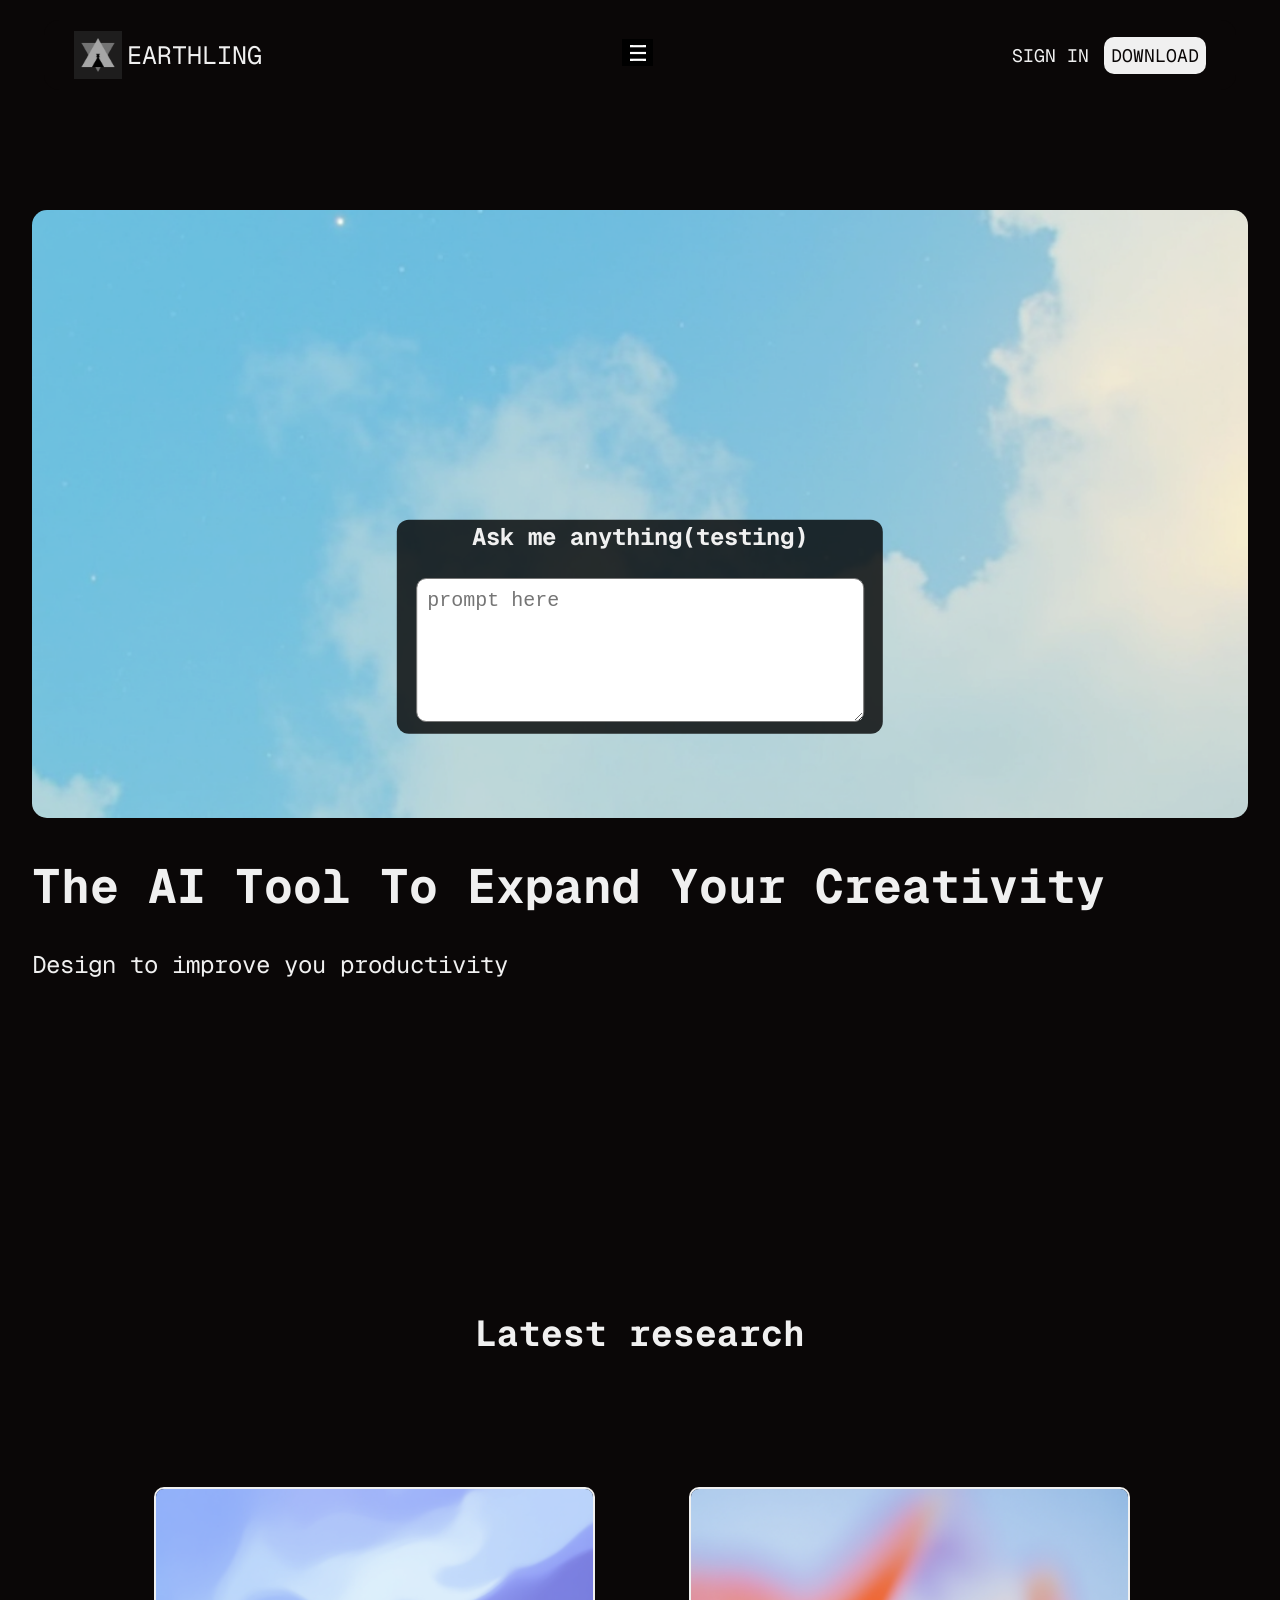
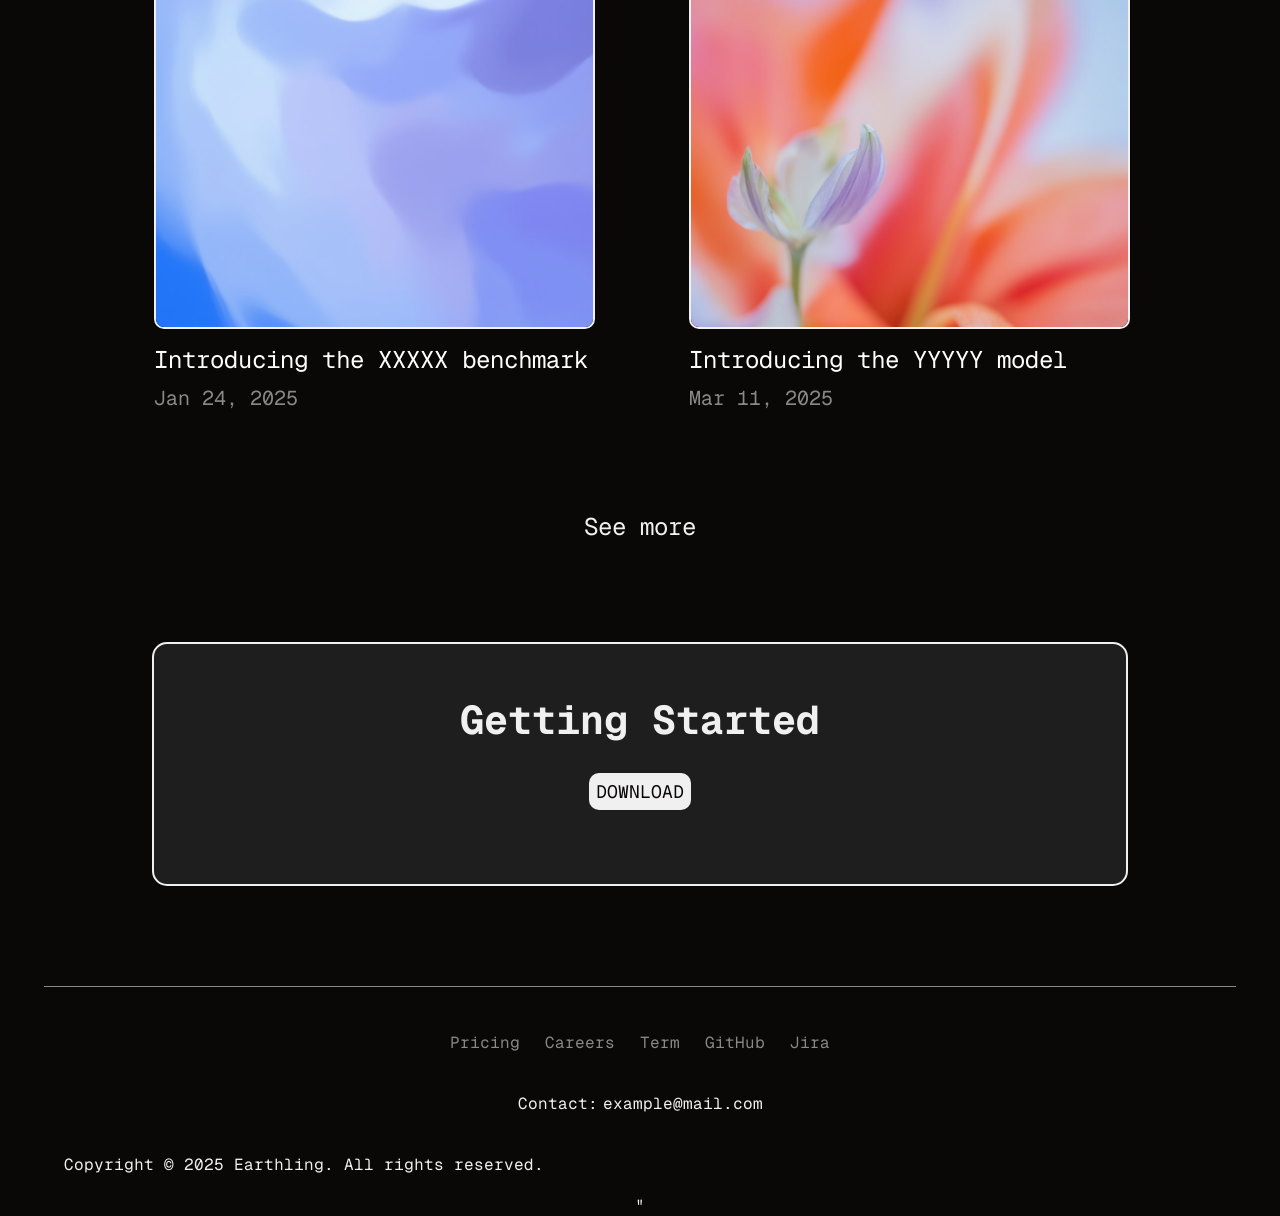
==== project1/index.html @ 9ad13f77 "Remove unnecessary files" ====
<!DOCTYPE html>
<html lang="en">
<head>
    <meta charset="UTF-8">
    <meta name="viewport" content="width=device-width, initial-scale=1.0">
    <link rel="stylesheet" href="../styles/styles.css">
    <link href="https://fonts.googleapis.com/css2?family=Geist+Mono&display=swap" rel="stylesheet">
    <title>Document</title>
</head>
<body>
    <nav class="nav">
        <div class="menu">
            <img id="earthling-icon" src="/images/earthling icon.png" alt="Earthling Icon">
            <a href="index.html" class="text-wrapper">EARTHLING</a>
        </div>
        <div class="mid-selections">
            <a href="about.html" class="about-us">ABOUT US</a>
            <a href="#" class="features">FEATURES</a>
            <a href="#" class="enterprise">ENTERPRISE</a>
            <a href="jobs.html" class="careers">CAREERS</a>
            <a href="#" class="pricing">PRICING</a>
        </div>
        <div class="hidden-menu">
            <img src="../images/dropdownbutton.png" alt="drop down button">
        </div>
        <div class="left-selections">
            <div class="signin-button">SIGN IN</div>
            <div class="download-button">DOWNLOAD</div>
        </div>
    </nav>
    <main class="main">
        <div class="top-part">
            <div class="top-image-wrapper">
                <img id="top-image" src="../images/bluesky.png" alt="sky image">
                <div class="prompt-overlay"></div>
                <textarea class="prompt-input" placeholder="prompt here"></textarea>
                <h2 class="prompt-text">Ask me anything(testing)</h2>
            </div>
            <div class="product-purpose">
                <h1>The AI Tool To Expand Your Creativity</h1>
                <p>Design to improve you productivity</p>
            </div>
        </div>
        <div class="mid-part">
            <div class="research">
                <h2>Latest research</h2>
            </div>
            <div class="news">
                <div class="left-news">
                    <img id="research-right" src="../images/bluepallete.png" alt="Left News Image">
                    <div class="image-label">Introducing the XXXXX benchmark</div>
                    <div class="image-date">Jan 24, 2025</div>
                </div>
                <div class="right-news">
                    <img id="research-left" src="../images/flower.png" alt="Right News Image">
                    <div class="image-label">Introducing the YYYYY model</div>
                    <div class="image-date">Mar 11, 2025</div>
                </div>
            </div>
            <div class="see-more">See more</div>
        </div>
        <div class="bottom-part">
            <h1 class="getting-started">Getting Started</h1>
            <div class="download-button">DOWNLOAD</div>
        </div>
    </main>
    <footer class="footer">
        <div class="links">
            <a href="#" class="pricing">Pricing</a>
            <a href="#" class="careers">Careers</a>
            <a href="#" class="term">Term</a>
            <a href="#" class="github">GitHub</a>
            <a href="#" class="jira">Jira</a> <!--add jira link here-->
        </div>
        <div class="contact-box">
            <div class="contact">Contact:</div>
            <a class="email" href="example@mail.com">example@mail.com</a>
        </div>
        <div class="copyright">Copyright © 2025 Earthling. All rights reserved.</div>
    </footer>"
</body>
</html>
---- styles/styles.css ----
@media (max-width: 1300px) {
    .mid-selections {
        display: none !important; /* Force hide mid and left sections */
    }
    .nav .hidden-menu {
        display: block !important;
        color: #F0F0F0;
        cursor: pointer;
    }
}

body {
    display: flex;
    justify-content: center;
    background-color: #0A0707;
    color: #F0F0F0;
    font-family: 'Geist Mono', sans-serif; /* Use Geist Mono font for the entire body */
    margin: 0;
    flex-direction: column;
    align-items: center;
}

/* NAV */
.nav {
    position: sticky;
    top: 20px;
    z-index: 1000;
    margin-top: 20px;
    display: flex;
    flex-direction: row;
    height: 70px;
    width: 90%;
    align-items: center;
    justify-content: space-between;
    background-color: #0A0707;
    border-radius: 15px;
    padding: 0 20px; 
}

.nav .menu {
    display: flex;
    align-items: center;
    padding-left: 10px;
}
.nav .menu .text-wrapper {
    padding-left: 5px;
    color: #F0F0F0;
    font-size: 25px;
    text-decoration: none;
}
#earthling-icon {
    width: 48px;
    height: 48px;
}

.nav .mid-selections {
    display: flex;
    flex-wrap: wrap; /* Allow wrapping of child elements */
    justify-content: space-between;
    font-size: 18px;
    gap: 20px; /* Adds a 20px gap between child elements */
}
.nav .mid-selections * {
    padding: 5px;
}
.nav .mid-selections .about-us,
.nav .mid-selections .features,
.nav .mid-selections .enterprise,
.nav .mid-selections .careers,
.nav .mid-selections .pricing {
    text-decoration: none;
    color: #F0F0F0;
}
.nav .mid-selections .about-us:hover,
.nav .mid-selections .features:hover,
.nav .mid-selections .enterprise:hover,
.nav .mid-selections .careers:hover,
.nav .mid-selections .pricing:hover {
    text-decoration: none;
    color: #888888;
}

.nav .hidden-menu {
    display: none;
}

.left-selections {
    display: flex;
    align-items: center;
    padding-right: 10px;
    gap: 15px;
}
.left-selections .signin-button {
    color: #F0F0F0;
    font-size: 18px;
    cursor: pointer;
}
.left-selections .signin-button:hover {
    color: plum;
}
.download-button {
    font-size: 18px;
    cursor: pointer;
    background-color: #F0F0F0;
    padding: 7px;
    border-radius: 10px;
    color: #0A0707;
}
.download-button:hover {
    background-color: orange;
    color: #F0F0F0;
}

/* MAIN */
.main {
    margin-top: 120px;
    width: 95%;
    align-items: center;
    justify-content: center;
}

.main .top-part {
    position: relative; /* Establish a positioning context for absolute children */
}

.main .top-part .top-image-wrapper {
    width: 100%;
    aspect-ratio: 2 / 1;
    position: relative; /* Ensure the wrapper is positioned relative */
}
#top-image {
    width: 100%;
    height: auto;
    aspect-ratio: 2 / 1;
    object-fit: cover;
    border-radius: 15px;
}
.main .top-part .top-image-wrapper .prompt-overlay {
    width: 40%;
    height: 35%;
    background-color: rgba(0, 0, 0, 0.8);
    position: absolute;
    top: 68%;
    left: 50%;
    transform: translate(-50%, -50%); /* Center both horizontally and vertically */
    color: #F0F0F0;
    border-radius: 12px;
}
.main .top-part .top-image-wrapper .prompt-input {
    width: 35%;
    height: 20%;
    background-color: white;
    position: absolute;
    top: 60%;
    left: 50%;
    transform: translateX(-50%);
    color: black;
    border-radius: 10px;
    padding: 10px;
    font-size: 20px;
}
.main .top-part .top-image-wrapper .prompt-text {
    width: 38%;
    height: auto;
    position: absolute;
    top: 50%;
    left: 50%;
    transform: translate(-50%, -50%); /* Center both horizontally and vertically */
    color: #F0F0F0;
    display: flex; /* Use Flexbox to center content inside */
    justify-content: center; /* Center content horizontally */
    font-size: 24px;
}
.main .top-part .product-purpose {
    color: #F0F0F0;
    font-size: 24px;
    margin-bottom: 300px;
}

.main .mid-part {
    display: flex;
    flex-direction: column;
    align-items: center;
    justify-content: center;
    width: 80%; /* Define a width for centering */
    margin: 0 auto; /* Center horizontally */
}

.main .mid-part .research {
    color: #F0F0F0;
    font-size: 24px;
    padding-bottom: 100px;
    text-align: center; /* Center the text */
}

.news {
    width: 100%; /* Ensure the news container fills the mid-part */
    margin: 0 auto; /* Center horizontally */
}

.news .left-news {
    width: 45%; /* Adjust width to fit side by side */
    float: left; /* Float elements to the left */
}
.news .right-news {
    width: 45%; /* Adjust width to fit side by side */
    float: right; /* Float elements to the left */
}

#research-left, #research-right {
    width: 100%; /* Ensure images fill their containers */
    height: auto; /* Maintain aspect ratio */
    border-radius: 10px; /* Optional: Add rounded corners */
    border: 2px solid #F0F0F0;
}

.image-label {
    text-align: left; /* Align the label text to the left */
    margin-top: 10px; /* Add space between the image and the label */
    font-size: 24px; /* Adjust font size as needed */
    color: #FFFFFF; /* Set text color */
    cursor: pointer;
}

.image-date {
    text-align: left; /* Align the date text to the left */
    margin-top: 10px; /* Add space between the image and the date */
    font-size: 20px; /* Adjust font size as needed */
    color: #888888; /* Set text color */
}

.see-more {
    margin: 100px auto; /* Center horizontally and add vertical spacing */
    text-align: center; /* Center the button text */
    font-size: 24px; /* Adjust font size as needed */
    color: #F0F0F0; /* Set text color */
    cursor: pointer;
}
.see-more:hover {
    color: lightblue; /* Set text color */
}

.main .bottom-part {
    height: 50px;
    width: 80%;
    display: flex;
    flex-direction: column;
    align-items: center;
    justify-content: center;
    padding-top: 70px;
    padding-bottom: 120px;
    background-color: #1E1E1E;
    color: #F0F0F0;
    border-radius: 15px;
    font-size: 20px;
    margin: 0 auto 100px auto;
    border: 2px solid #F0F0F0;
}

/* FOOTER */
.footer {
    width: 90%;
    background-color: #0A0707;
    color: #F0F0F0;
    padding: 20px;
    border-top: 1px solid #888888;
}

.footer .links {
    width: 30%;
    display: flex;
    gap: 25px; /* Add a 20px gap between child elements */
    margin: 25px auto; /* Center child elements horizontally */
    justify-content: center; /* Center child elements horizontally */
}

.footer .links .pricing,
.footer .links .careers,
.footer .links .term,
.footer .links .github,
.footer .links .jira {
    color: #888888;
    text-decoration: none;
    cursor: pointer;
}
.footer .links .pricing:hover,
.footer .links .careers:hover,
.footer .links .term:hover,
.footer .links .github:hover,
.footer .links .jira:hover {
    color: #FFFFFF;
    text-decoration: none;
    cursor: pointer;
}

.footer .contact-box {
    width: auto;
    display: flex;
    flex-direction: row;
    gap: 5px; /* Add a 20px gap between child elements */
    margin: 40px auto; /* Center child elements horizontally */
    justify-content: center;
}

.footer .contact-box .contact {
    margin: 0;
    color: #F0F0F0;
}
.footer .contact-box .email {
    margin: 0;
    text-decoration: none;
    color: #F0F0F0;
}
.footer .contact-box .email:hover {
    margin: 0;
    text-decoration: none;
    color: pink;
}
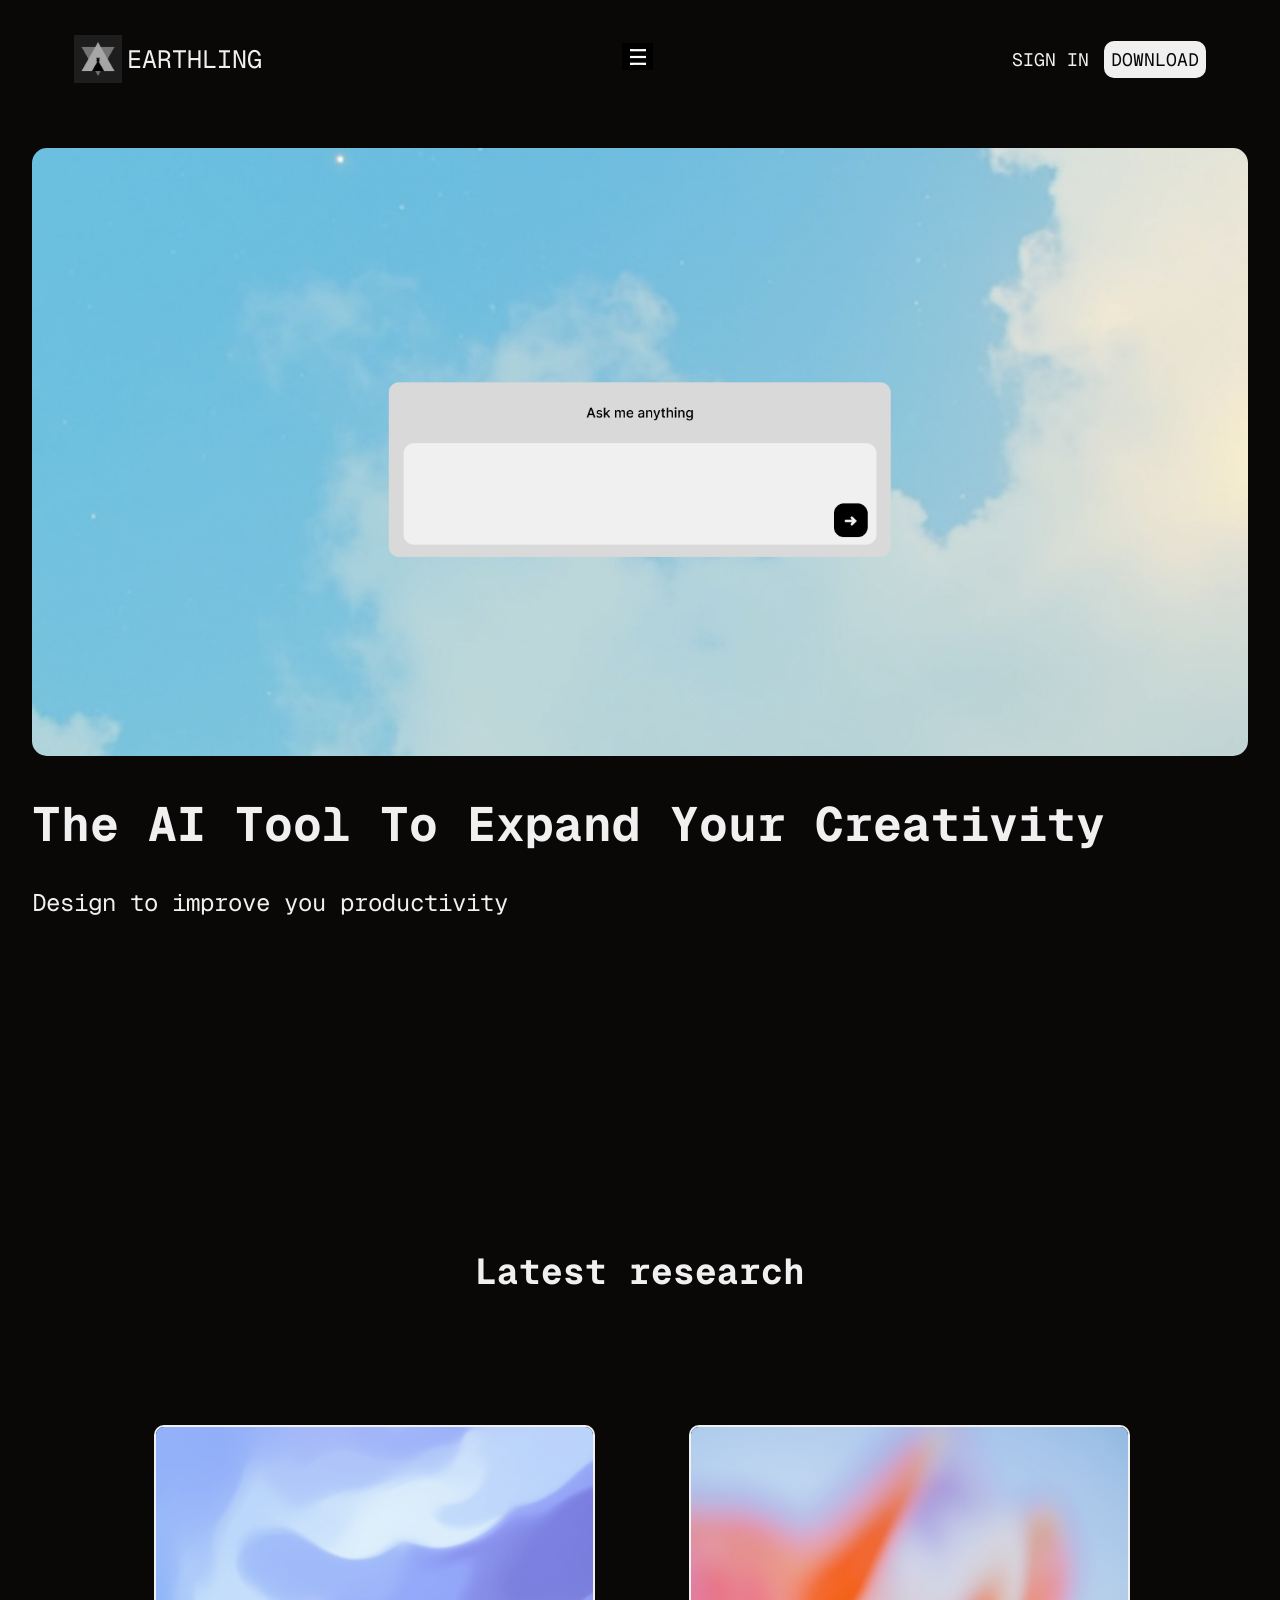
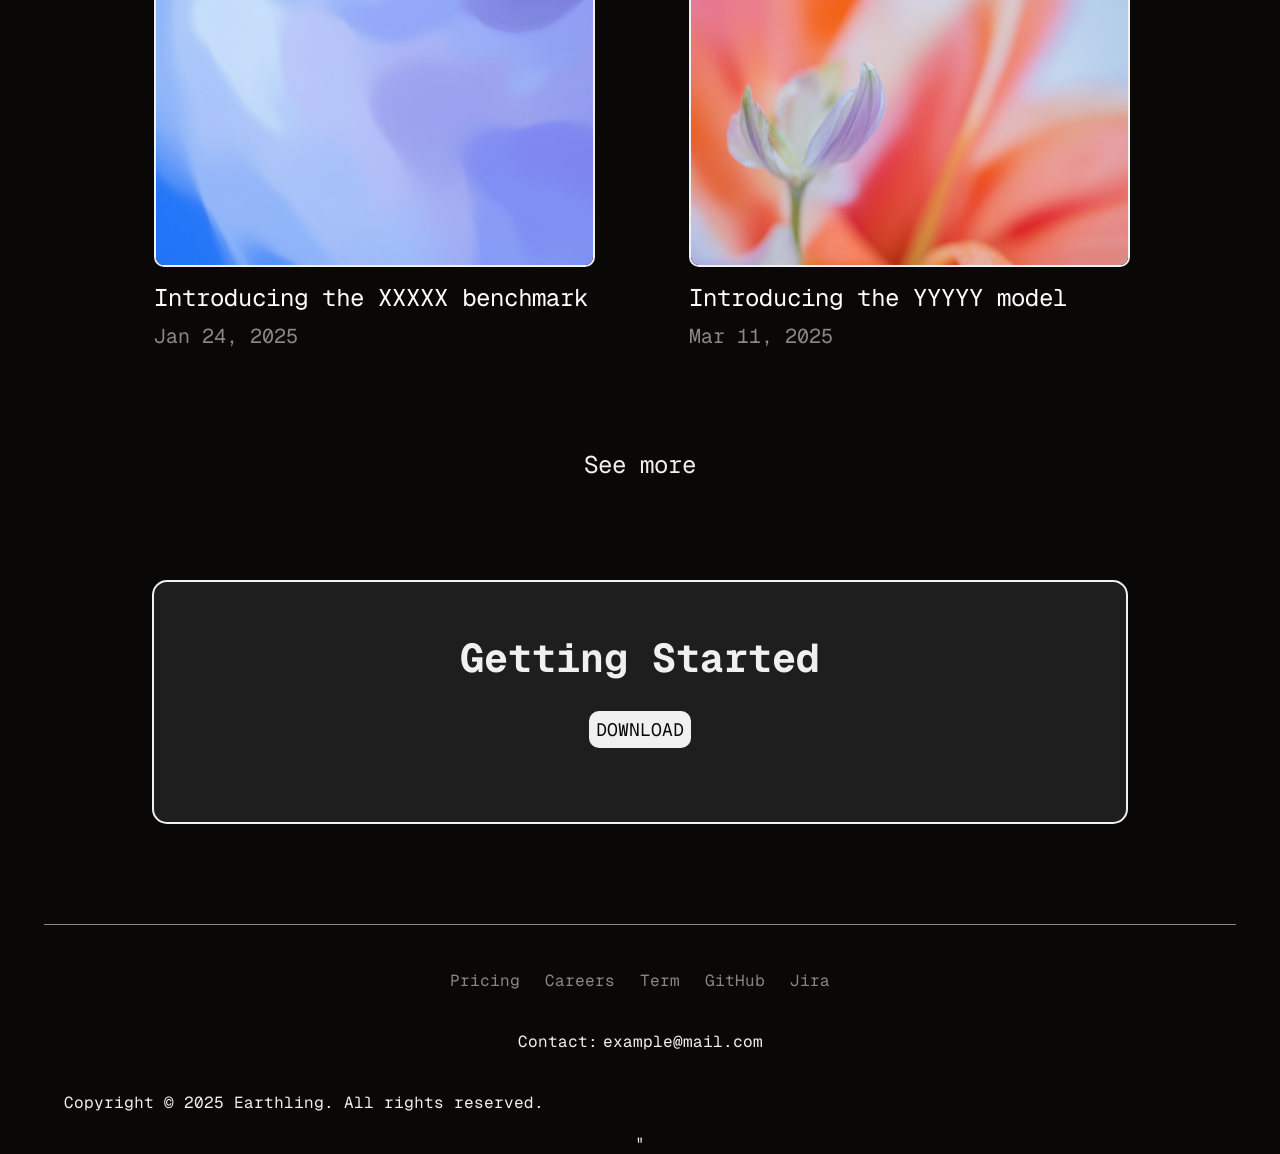
==== commit 946bea0a: "Attempt 2" ====
--- a/project1/index.html
+++ b/project1/index.html
@@ -1,82 +1,93 @@
-<!DOCTYPE html>
-<html lang="en">
-<head>
-    <meta charset="UTF-8">
-    <meta name="viewport" content="width=device-width, initial-scale=1.0">
-    <link rel="stylesheet" href="../styles/styles.css">
-    <link href="https://fonts.googleapis.com/css2?family=Geist+Mono&display=swap" rel="stylesheet">
-    <title>Document</title>
-</head>
-<body>
-    <nav class="nav">
-        <div class="menu">
-            <img id="earthling-icon" src="/images/earthling icon.png" alt="Earthling Icon">
-            <a href="index.html" class="text-wrapper">EARTHLING</a>
-        </div>
-        <div class="mid-selections">
-            <a href="about.html" class="about-us">ABOUT US</a>
-            <a href="#" class="features">FEATURES</a>
-            <a href="#" class="enterprise">ENTERPRISE</a>
-            <a href="jobs.html" class="careers">CAREERS</a>
-            <a href="#" class="pricing">PRICING</a>
-        </div>
-        <div class="hidden-menu">
-            <img src="../images/dropdownbutton.png" alt="drop down button">
-        </div>
-        <div class="left-selections">
-            <div class="signin-button">SIGN IN</div>
-            <div class="download-button">DOWNLOAD</div>
-        </div>
-    </nav>
-    <main class="main">
-        <div class="top-part">
-            <div class="top-image-wrapper">
-                <img id="top-image" src="../images/bluesky.png" alt="sky image">
-                <div class="prompt-overlay"></div>
-                <textarea class="prompt-input" placeholder="prompt here"></textarea>
-                <h2 class="prompt-text">Ask me anything(testing)</h2>
-            </div>
-            <div class="product-purpose">
-                <h1>The AI Tool To Expand Your Creativity</h1>
-                <p>Design to improve you productivity</p>
-            </div>
-        </div>
-        <div class="mid-part">
-            <div class="research">
-                <h2>Latest research</h2>
-            </div>
-            <div class="news">
-                <div class="left-news">
-                    <img id="research-right" src="../images/bluepallete.png" alt="Left News Image">
-                    <div class="image-label">Introducing the XXXXX benchmark</div>
-                    <div class="image-date">Jan 24, 2025</div>
-                </div>
-                <div class="right-news">
-                    <img id="research-left" src="../images/flower.png" alt="Right News Image">
-                    <div class="image-label">Introducing the YYYYY model</div>
-                    <div class="image-date">Mar 11, 2025</div>
-                </div>
-            </div>
-            <div class="see-more">See more</div>
-        </div>
-        <div class="bottom-part">
-            <h1 class="getting-started">Getting Started</h1>
-            <div class="download-button">DOWNLOAD</div>
-        </div>
-    </main>
-    <footer class="footer">
-        <div class="links">
-            <a href="#" class="pricing">Pricing</a>
-            <a href="#" class="careers">Careers</a>
-            <a href="#" class="term">Term</a>
-            <a href="#" class="github">GitHub</a>
-            <a href="#" class="jira">Jira</a> <!--add jira link here-->
-        </div>
-        <div class="contact-box">
-            <div class="contact">Contact:</div>
-            <a class="email" href="example@mail.com">example@mail.com</a>
-        </div>
-        <div class="copyright">Copyright © 2025 Earthling. All rights reserved.</div>
-    </footer>"
-</body>
+<!DOCTYPE html>
+<html lang="en">
+<head>
+    <meta charset="UTF-8">
+    <meta name="viewport" content="width=device-width, initial-scale=1.0">
+    <link rel="stylesheet" href="../styles/styles.css">
+    <link href="https://fonts.googleapis.com/css2?family=Geist+Mono&display=swap" rel="stylesheet">
+    <title>Document</title>
+</head>
+<body>
+    <nav class="nav">
+        <div class="menu">
+            <img id="earthling-icon" src="../images/earthling icon.png" alt="Earthling Icon">
+            <a href="index.html" class="text-wrapper">EARTHLING</a>
+        </div>
+        <div class="mid-selections">
+            <a href="about.html" class="about-us">ABOUT US</a>
+            <a href="#" class="features">FEATURES</a>
+            <a href="#" class="enterprise">ENTERPRISE</a>
+            <a href="jobs.html" class="careers">CAREERS</a>
+            <a href="#" class="pricing">PRICING</a>
+        </div>
+        <div class="hidden-menu">
+            <img src="../images/dropdownbutton.png" alt="drop down button">
+        </div>
+        <div class="left-selections">
+            <div class="signin-button">SIGN IN</div>
+            <div class="download-button">DOWNLOAD</div>
+        </div>
+    </nav>
+    <main class="main">
+        <div class="top-part">
+            <div class="top-image-wrapper">
+                <img id="top-image" src="../images/topportion.png" alt="sky image">
+            </div>
+            <div class="product-purpose">
+                <h1>The AI Tool To Expand Your Creativity</h1>
+                <p>Design to improve you productivity</p>
+            </div>
+        </div>
+        <div class="overview">
+            <div class="first-functiton">
+            
+            </div>
+            <div class="second-functiton">
+
+            </div>
+            <div class="third-functiton">
+
+            </div>
+            <div class="fourth-functiton">
+
+            </div>
+        </div>
+        <div class="mid-part">
+            <div class="research">
+                <h2>Latest research</h2>
+            </div>
+            <div class="news">
+                <div class="left-news">
+                    <img id="research-right" src="../images/bluepallete.png" alt="Left News Image">
+                    <div class="image-label">Introducing the XXXXX benchmark</div>
+                    <div class="image-date">Jan 24, 2025</div>
+                </div>
+                <div class="right-news">
+                    <img id="research-left" src="../images/flower.png" alt="Right News Image">
+                    <div class="image-label">Introducing the YYYYY model</div>
+                    <div class="image-date">Mar 11, 2025</div>
+                </div>
+            </div>
+            <div class="see-more">See more</div>
+        </div>
+        <div class="bottom-part">
+            <h1 class="getting-started">Getting Started</h1>
+            <div class="download-button">DOWNLOAD</div>
+        </div>
+    </main>
+    <footer class="footer">
+        <div class="links">
+            <a href="#" class="pricing">Pricing</a>
+            <a href="jobs.html" class="careers">Careers</a>
+            <a href="#" class="term">Term</a>
+            <a href="#" class="github">GitHub</a>
+            <a href="#" class="jira">Jira</a> <!--add jira link here-->
+        </div>
+        <div class="contact-box">
+            <div class="contact">Contact:</div>
+            <a class="email" href="example@mail.com">example@mail.com</a>
+        </div>
+        <div class="copyright">Copyright © 2025 Earthling. All rights reserved.</div>
+    </footer>"
+</body>
 </html>
--- a/styles/styles.css
+++ b/styles/styles.css
@@ -1,318 +1,292 @@
-@media (max-width: 1300px) {
-    .mid-selections {
-        display: none !important; /* Force hide mid and left sections */
-    }
-    .nav .hidden-menu {
-        display: block !important;
-        color: #F0F0F0;
-        cursor: pointer;
-    }
-}
-
-body {
-    display: flex;
-    justify-content: center;
-    background-color: #0A0707;
-    color: #F0F0F0;
-    font-family: 'Geist Mono', sans-serif; /* Use Geist Mono font for the entire body */
-    margin: 0;
-    flex-direction: column;
-    align-items: center;
-}
-
-/* NAV */
-.nav {
-    position: sticky;
-    top: 20px;
-    z-index: 1000;
-    margin-top: 20px;
-    display: flex;
-    flex-direction: row;
-    height: 70px;
-    width: 90%;
-    align-items: center;
-    justify-content: space-between;
-    background-color: #0A0707;
-    border-radius: 15px;
-    padding: 0 20px; 
-}
-
-.nav .menu {
-    display: flex;
-    align-items: center;
-    padding-left: 10px;
-}
-.nav .menu .text-wrapper {
-    padding-left: 5px;
-    color: #F0F0F0;
-    font-size: 25px;
-    text-decoration: none;
-}
-#earthling-icon {
-    width: 48px;
-    height: 48px;
-}
-
-.nav .mid-selections {
-    display: flex;
-    flex-wrap: wrap; /* Allow wrapping of child elements */
-    justify-content: space-between;
-    font-size: 18px;
-    gap: 20px; /* Adds a 20px gap between child elements */
-}
-.nav .mid-selections * {
-    padding: 5px;
-}
-.nav .mid-selections .about-us,
-.nav .mid-selections .features,
-.nav .mid-selections .enterprise,
-.nav .mid-selections .careers,
-.nav .mid-selections .pricing {
-    text-decoration: none;
-    color: #F0F0F0;
-}
-.nav .mid-selections .about-us:hover,
-.nav .mid-selections .features:hover,
-.nav .mid-selections .enterprise:hover,
-.nav .mid-selections .careers:hover,
-.nav .mid-selections .pricing:hover {
-    text-decoration: none;
-    color: #888888;
-}
-
-.nav .hidden-menu {
-    display: none;
-}
-
-.left-selections {
-    display: flex;
-    align-items: center;
-    padding-right: 10px;
-    gap: 15px;
-}
-.left-selections .signin-button {
-    color: #F0F0F0;
-    font-size: 18px;
-    cursor: pointer;
-}
-.left-selections .signin-button:hover {
-    color: plum;
-}
-.download-button {
-    font-size: 18px;
-    cursor: pointer;
-    background-color: #F0F0F0;
-    padding: 7px;
-    border-radius: 10px;
-    color: #0A0707;
-}
-.download-button:hover {
-    background-color: orange;
-    color: #F0F0F0;
-}
-
-/* MAIN */
-.main {
-    margin-top: 120px;
-    width: 95%;
-    align-items: center;
-    justify-content: center;
-}
-
-.main .top-part {
-    position: relative; /* Establish a positioning context for absolute children */
-}
-
-.main .top-part .top-image-wrapper {
-    width: 100%;
-    aspect-ratio: 2 / 1;
-    position: relative; /* Ensure the wrapper is positioned relative */
-}
-#top-image {
-    width: 100%;
-    height: auto;
-    aspect-ratio: 2 / 1;
-    object-fit: cover;
-    border-radius: 15px;
-}
-.main .top-part .top-image-wrapper .prompt-overlay {
-    width: 40%;
-    height: 35%;
-    background-color: rgba(0, 0, 0, 0.8);
-    position: absolute;
-    top: 68%;
-    left: 50%;
-    transform: translate(-50%, -50%); /* Center both horizontally and vertically */
-    color: #F0F0F0;
-    border-radius: 12px;
-}
-.main .top-part .top-image-wrapper .prompt-input {
-    width: 35%;
-    height: 20%;
-    background-color: white;
-    position: absolute;
-    top: 60%;
-    left: 50%;
-    transform: translateX(-50%);
-    color: black;
-    border-radius: 10px;
-    padding: 10px;
-    font-size: 20px;
-}
-.main .top-part .top-image-wrapper .prompt-text {
-    width: 38%;
-    height: auto;
-    position: absolute;
-    top: 50%;
-    left: 50%;
-    transform: translate(-50%, -50%); /* Center both horizontally and vertically */
-    color: #F0F0F0;
-    display: flex; /* Use Flexbox to center content inside */
-    justify-content: center; /* Center content horizontally */
-    font-size: 24px;
-}
-.main .top-part .product-purpose {
-    color: #F0F0F0;
-    font-size: 24px;
-    margin-bottom: 300px;
-}
-
-.main .mid-part {
-    display: flex;
-    flex-direction: column;
-    align-items: center;
-    justify-content: center;
-    width: 80%; /* Define a width for centering */
-    margin: 0 auto; /* Center horizontally */
-}
-
-.main .mid-part .research {
-    color: #F0F0F0;
-    font-size: 24px;
-    padding-bottom: 100px;
-    text-align: center; /* Center the text */
-}
-
-.news {
-    width: 100%; /* Ensure the news container fills the mid-part */
-    margin: 0 auto; /* Center horizontally */
-}
-
-.news .left-news {
-    width: 45%; /* Adjust width to fit side by side */
-    float: left; /* Float elements to the left */
-}
-.news .right-news {
-    width: 45%; /* Adjust width to fit side by side */
-    float: right; /* Float elements to the left */
-}
-
-#research-left, #research-right {
-    width: 100%; /* Ensure images fill their containers */
-    height: auto; /* Maintain aspect ratio */
-    border-radius: 10px; /* Optional: Add rounded corners */
-    border: 2px solid #F0F0F0;
-}
-
-.image-label {
-    text-align: left; /* Align the label text to the left */
-    margin-top: 10px; /* Add space between the image and the label */
-    font-size: 24px; /* Adjust font size as needed */
-    color: #FFFFFF; /* Set text color */
-    cursor: pointer;
-}
-
-.image-date {
-    text-align: left; /* Align the date text to the left */
-    margin-top: 10px; /* Add space between the image and the date */
-    font-size: 20px; /* Adjust font size as needed */
-    color: #888888; /* Set text color */
-}
-
-.see-more {
-    margin: 100px auto; /* Center horizontally and add vertical spacing */
-    text-align: center; /* Center the button text */
-    font-size: 24px; /* Adjust font size as needed */
-    color: #F0F0F0; /* Set text color */
-    cursor: pointer;
-}
-.see-more:hover {
-    color: lightblue; /* Set text color */
-}
-
-.main .bottom-part {
-    height: 50px;
-    width: 80%;
-    display: flex;
-    flex-direction: column;
-    align-items: center;
-    justify-content: center;
-    padding-top: 70px;
-    padding-bottom: 120px;
-    background-color: #1E1E1E;
-    color: #F0F0F0;
-    border-radius: 15px;
-    font-size: 20px;
-    margin: 0 auto 100px auto;
-    border: 2px solid #F0F0F0;
-}
-
-/* FOOTER */
-.footer {
-    width: 90%;
-    background-color: #0A0707;
-    color: #F0F0F0;
-    padding: 20px;
-    border-top: 1px solid #888888;
-}
-
-.footer .links {
-    width: 30%;
-    display: flex;
-    gap: 25px; /* Add a 20px gap between child elements */
-    margin: 25px auto; /* Center child elements horizontally */
-    justify-content: center; /* Center child elements horizontally */
-}
-
-.footer .links .pricing,
-.footer .links .careers,
-.footer .links .term,
-.footer .links .github,
-.footer .links .jira {
-    color: #888888;
-    text-decoration: none;
-    cursor: pointer;
-}
-.footer .links .pricing:hover,
-.footer .links .careers:hover,
-.footer .links .term:hover,
-.footer .links .github:hover,
-.footer .links .jira:hover {
-    color: #FFFFFF;
-    text-decoration: none;
-    cursor: pointer;
-}
-
-.footer .contact-box {
-    width: auto;
-    display: flex;
-    flex-direction: row;
-    gap: 5px; /* Add a 20px gap between child elements */
-    margin: 40px auto; /* Center child elements horizontally */
-    justify-content: center;
-}
-
-.footer .contact-box .contact {
-    margin: 0;
-    color: #F0F0F0;
-}
-.footer .contact-box .email {
-    margin: 0;
-    text-decoration: none;
-    color: #F0F0F0;
-}
-.footer .contact-box .email:hover {
-    margin: 0;
-    text-decoration: none;
-    color: pink;
+@media (max-width: 1300px) {
+    .mid-selections {
+        display: none !important; /* Force hide mid and left sections */
+    }
+    .nav .hidden-menu {
+        display: block !important;
+        color: #F0F0F0;
+        cursor: pointer;
+    }
+}
+
+body {
+    display: flex;
+    justify-content: center;
+    background-color: #0A0707;
+    color: #F0F0F0;
+    font-family: 'Geist Mono', sans-serif; /* Use Geist Mono font for the entire body */
+    margin: 0;
+    flex-direction: column;
+    align-items: center;
+}
+
+/* NAV */
+.nav {
+    position: sticky;
+    top: 20px;
+    z-index: 1000;
+    margin-top: 20px;
+    display: flex;
+    flex-direction: row;
+    height: 70px;
+    width: 90%;
+    align-items: center;
+    justify-content: space-between;
+    background-color: #0A0707;
+    border-radius: 20px;
+    border: 4px solid #0A0707;
+    padding: 0 20px; 
+    transition: border 0.3s ease-in-out; /* Define the transition for the border property */
+}
+.nav:hover {
+    border: 4px solid #88888880; /* Define the border style on hover */
+}
+.nav .menu {
+    display: flex;
+    align-items: center;
+    padding-left: 10px;
+}
+.nav .menu .text-wrapper {
+    padding-left: 5px;
+    color: #F0F0F0;
+    font-size: 25px;
+    text-decoration: none;
+}
+#earthling-icon {
+    width: 48px;
+    height: 48px;
+}
+
+.nav .mid-selections {
+    display: flex;
+    flex-wrap: wrap; /* Allow wrapping of child elements */
+    justify-content: space-between;
+    font-size: 18px;
+    gap: 20px; /* Adds a 20px gap between child elements */
+}
+.nav .mid-selections * {
+    padding: 5px;
+}
+.nav .mid-selections .about-us,
+.nav .mid-selections .features,
+.nav .mid-selections .enterprise,
+.nav .mid-selections .careers,
+.nav .mid-selections .pricing {
+    text-decoration: none;
+    color: #F0F0F0;
+}
+.nav .mid-selections .about-us:hover,
+.nav .mid-selections .features:hover,
+.nav .mid-selections .enterprise:hover,
+.nav .mid-selections .careers:hover,
+.nav .mid-selections .pricing:hover {
+    text-decoration: none;
+    color: #FFFFFF;
+}
+
+.nav .hidden-menu {
+    display: none;
+}
+
+.left-selections {
+    display: flex;
+    align-items: center;
+    padding-right: 10px;
+    gap: 15px;
+}
+.left-selections .signin-button {
+    color: #F0F0F0;
+    font-size: 18px;
+    cursor: pointer;
+}
+.left-selections .signin-button:hover {
+    color: plum;
+}
+.download-button {
+    font-size: 18px;
+    cursor: pointer;
+    background-color: #F0F0F0;
+    padding: 7px;
+    border-radius: 10px;
+    color: #0A0707;
+}
+.download-button:hover {
+    background-color: orange;
+    color: #F0F0F0;
+}
+
+/* MAIN */
+.main {
+    margin-top: 50px;
+    width: 95%;
+    align-items: center;
+    justify-content: center;
+
+}
+
+.main .top-part {
+    position: relative; /* Establish a positioning context for absolute children */
+}
+
+.main .top-part .top-image-wrapper {
+    width: 100%;
+    aspect-ratio: 2 / 1;
+    position: relative; /* Ensure the wrapper is positioned relative */
+}
+#top-image {
+    width: 100%;
+    height: auto;
+    aspect-ratio: 2 / 1;
+    object-fit: cover;
+    border-radius: 15px;
+}
+.main .top-part .product-purpose {
+    color: #F0F0F0;
+    font-size: 24px;
+    margin-bottom: 300px;
+}
+
+
+.main .overview {
+    
+}
+
+.main .mid-part {
+    display: flex;
+    flex-direction: column;
+    align-items: center;
+    justify-content: center;
+    width: 80%; /* Define a width for centering */
+    margin: 0 auto; /* Center horizontally */
+}
+
+.main .mid-part .research {
+    color: #F0F0F0;
+    font-size: 24px;
+    padding-bottom: 100px;
+    text-align: center; /* Center the text */
+}
+
+.news {
+    width: 100%; /* Ensure the news container fills the mid-part */
+    margin: 0 auto; /* Center horizontally */
+}
+
+.news .left-news {
+    width: 45%; /* Adjust width to fit side by side */
+    float: left; /* Float elements to the left */
+}
+.news .right-news {
+    width: 45%; /* Adjust width to fit side by side */
+    float: right; /* Float elements to the left */
+}
+
+#research-left, #research-right {
+    width: 100%; /* Ensure images fill their containers */
+    height: auto; /* Maintain aspect ratio */
+    border-radius: 10px; /* Optional: Add rounded corners */
+    border: 2px solid #F0F0F0;
+}
+
+.image-label {
+    text-align: left; /* Align the label text to the left */
+    margin-top: 10px; /* Add space between the image and the label */
+    font-size: 24px; /* Adjust font size as needed */
+    color: #FFFFFF; /* Set text color */
+    cursor: pointer;
+}
+
+.image-date {
+    text-align: left; /* Align the date text to the left */
+    margin-top: 10px; /* Add space between the image and the date */
+    font-size: 20px; /* Adjust font size as needed */
+    color: #888888; /* Set text color */
+}
+
+.see-more {
+    margin: 100px auto; /* Center horizontally and add vertical spacing */
+    text-align: center; /* Center the button text */
+    font-size: 24px; /* Adjust font size as needed */
+    color: #F0F0F0; /* Set text color */
+    cursor: pointer;
+}
+.see-more:hover {
+    color: lightblue; /* Set text color */
+}
+
+.main .bottom-part {
+    height: 50px;
+    width: 80%;
+    display: flex;
+    flex-direction: column;
+    align-items: center;
+    justify-content: center;
+    padding-top: 70px;
+    padding-bottom: 120px;
+    background-color: #1E1E1E;
+    color: #F0F0F0;
+    border-radius: 15px;
+    font-size: 20px;
+    margin: 0 auto 100px auto;
+    border: 2px solid #F0F0F0;
+}
+
+/* FOOTER */
+.footer {
+    width: 90%;
+    background-color: #0A0707;
+    color: #F0F0F0;
+    padding: 20px;
+    border-top: 1px solid #888888;
+}
+
+.footer .links {
+    width: 30%;
+    display: flex;
+    gap: 25px; /* Add a 20px gap between child elements */
+    margin: 25px auto; /* Center child elements horizontally */
+    justify-content: center; /* Center child elements horizontally */
+}
+
+.footer .links .pricing,
+.footer .links .careers,
+.footer .links .term,
+.footer .links .github,
+.footer .links .jira {
+    color: #888888;
+    text-decoration: none;
+    cursor: pointer;
+}
+.footer .links .pricing:hover,
+.footer .links .careers:hover,
+.footer .links .term:hover,
+.footer .links .github:hover,
+.footer .links .jira:hover {
+    color: #FFFFFF;
+    text-decoration: none;
+    cursor: pointer;
+}
+
+.footer .contact-box {
+    width: auto;
+    display: flex;
+    flex-direction: row;
+    gap: 5px; /* Add a 20px gap between child elements */
+    margin: 40px auto; /* Center child elements horizontally */
+    justify-content: center;
+}
+
+.footer .contact-box .contact {
+    margin: 0;
+    color: #F0F0F0;
+}
+.footer .contact-box .email {
+    margin: 0;
+    text-decoration: none;
+    color: #F0F0F0;
+}
+.footer .contact-box .email:hover {
+    margin: 0;
+    text-decoration: none;
+    color: pink;
 }
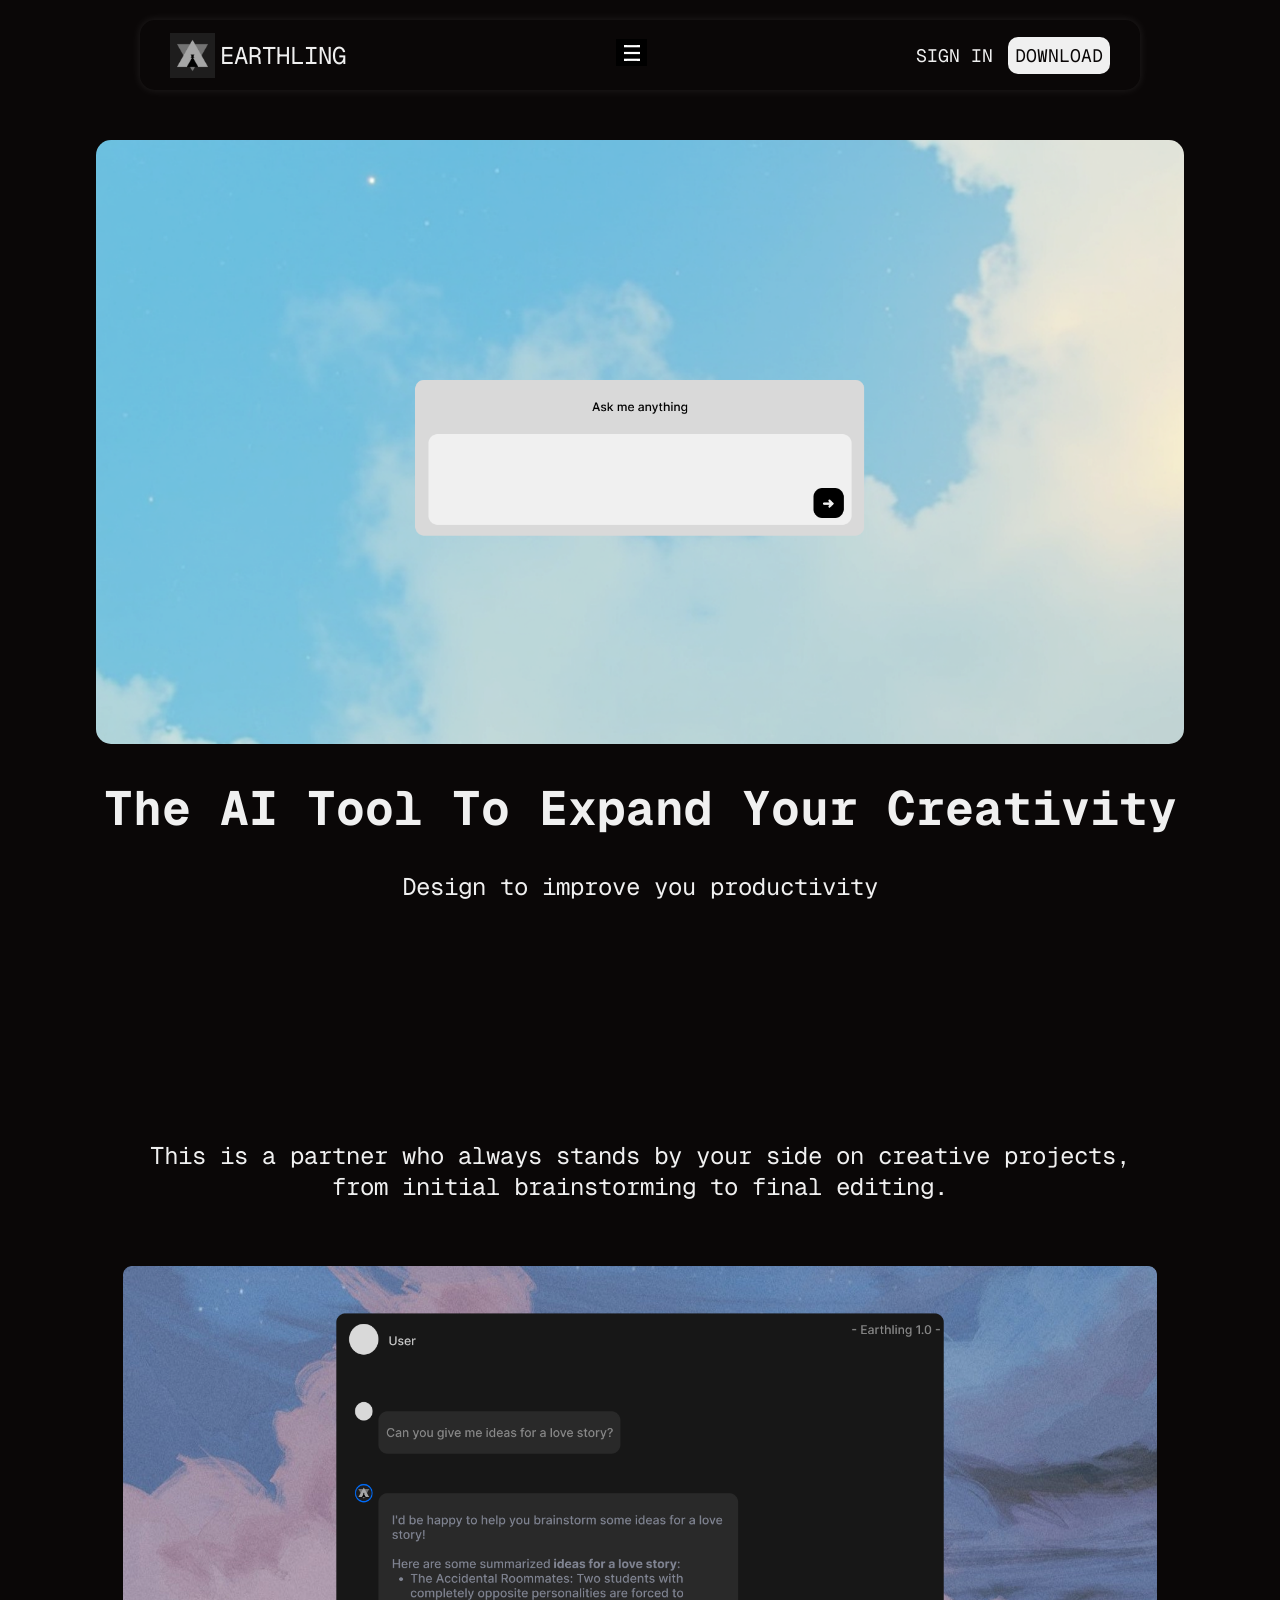
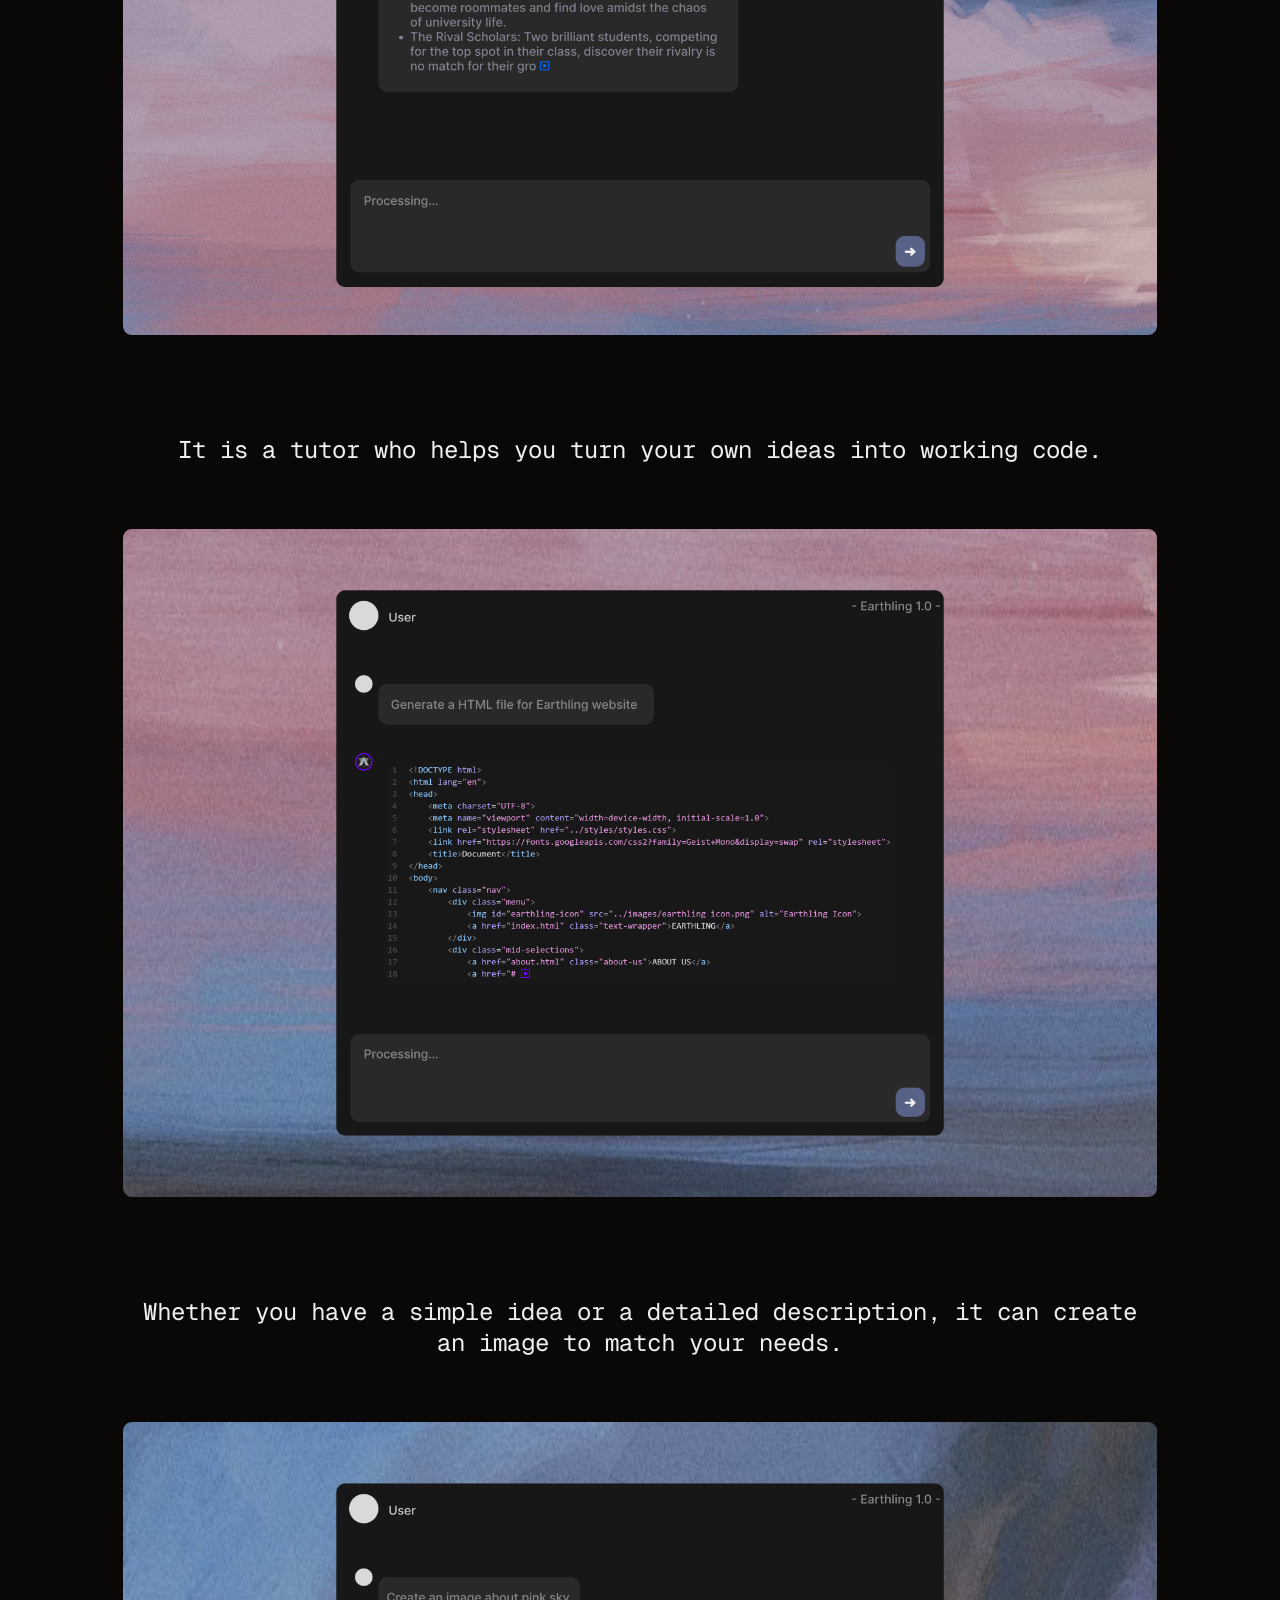
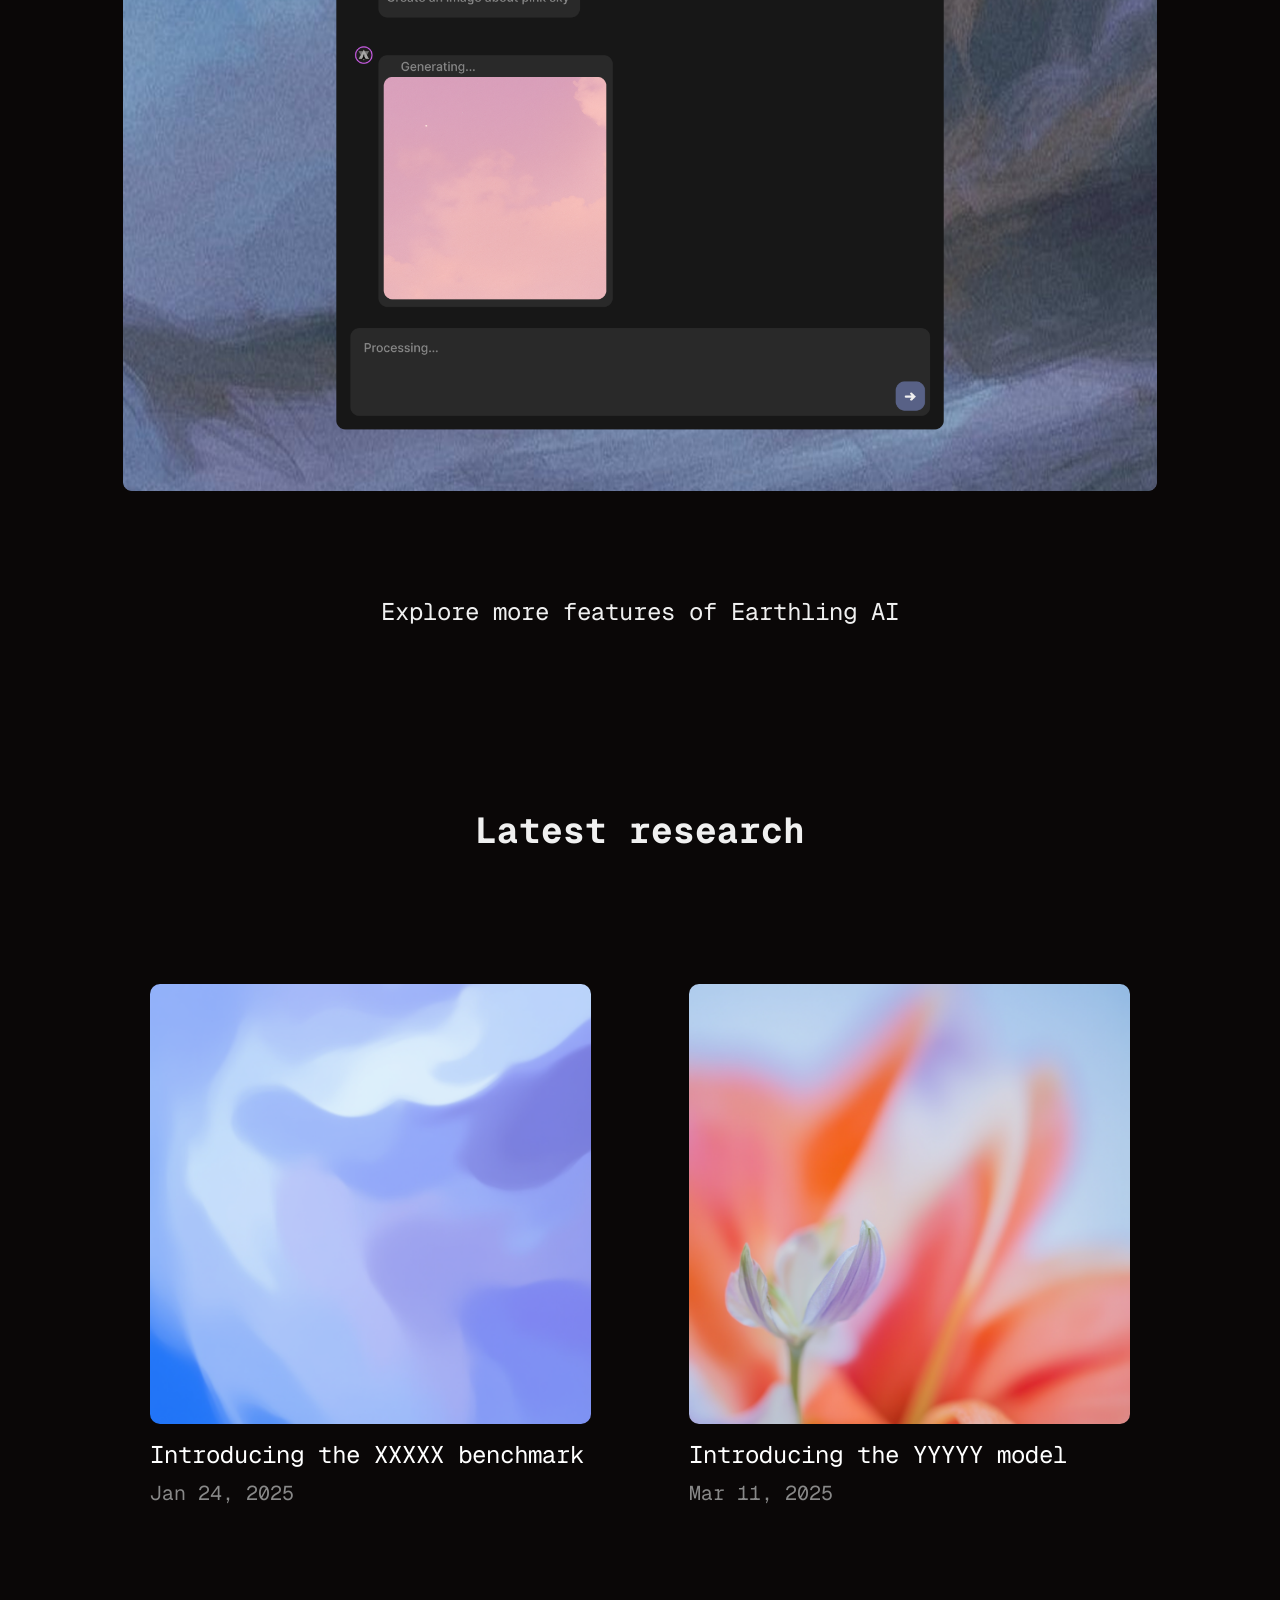
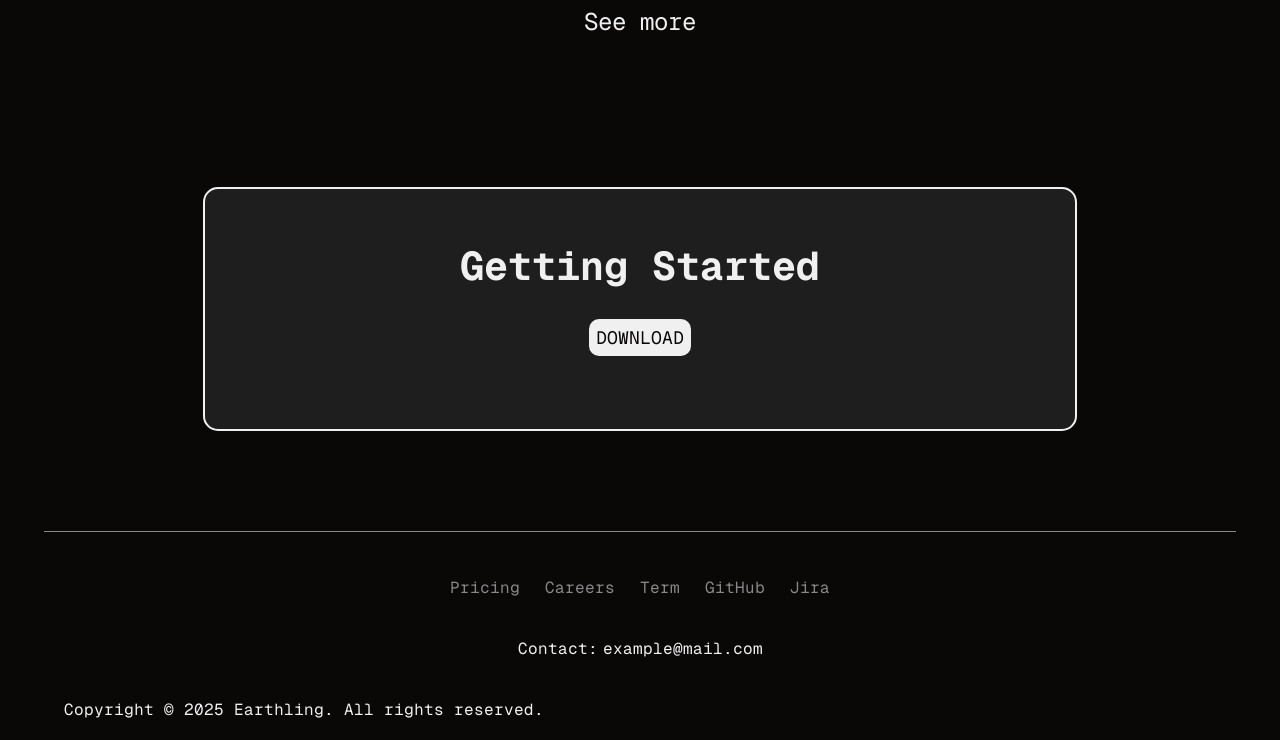
==== commit bce3a30d: "Change nav and finish home page" ====
--- a/project1/index.html
+++ b/project1/index.html
@@ -10,8 +10,10 @@
 <body>
     <nav class="nav">
         <div class="menu">
-            <img id="earthling-icon" src="../images/earthling icon.png" alt="Earthling Icon">
-            <a href="index.html" class="text-wrapper">EARTHLING</a>
+            <a href="index.html" class="clickable-wrapper">
+                <img id="earthling-icon" src="../images/earthling icon.png" alt="Earthling Icon">
+                <span class="text-wrapper">EARTHLING</span>
+            </a>
         </div>
         <div class="mid-selections">
             <a href="about.html" class="about-us">ABOUT US</a>
@@ -30,27 +32,26 @@
     </nav>
     <main class="main">
         <div class="top-part">
-            <div class="top-image-wrapper">
-                <img id="top-image" src="../images/topportion.png" alt="sky image">
-            </div>
+            <img id="top-image" src="../images/topportion.png" alt="sky image">
             <div class="product-purpose">
                 <h1>The AI Tool To Expand Your Creativity</h1>
                 <p>Design to improve you productivity</p>
             </div>
         </div>
         <div class="overview">
-            <div class="first-functiton">
-            
+            <div>
+                <p class="image-title">This is a partner who always stands by your side on creative projects, from initial brainstorming to final editing.</p>
+                <img class="overview-images" src="../images/storyprompt.png" alt="Story Prompt">
             </div>
-            <div class="second-functiton">
-
+            <div>
+                <p class="image-title">It is a tutor who helps you turn your own ideas into working code.</p>
+                <img class="overview-images" src="../images/codeprompt.png" alt="Code Prompt">
             </div>
-            <div class="third-functiton">
-
+            <div>
+                <p class="image-title">Whether you have a simple idea or a detailed description, it can create an image to match your needs.</p>
+                <img class="overview-images" src="../images/imageprompt.png" alt="Image Prompt">
             </div>
-            <div class="fourth-functiton">
-
-            </div>
+            <div class="see-more">Explore more features of Earthling AI</div>
         </div>
         <div class="mid-part">
             <div class="research">
@@ -88,6 +89,6 @@
             <a class="email" href="example@mail.com">example@mail.com</a>
         </div>
         <div class="copyright">Copyright © 2025 Earthling. All rights reserved.</div>
-    </footer>"
+    </footer>
 </body>
 </html>
--- a/styles/styles.css
+++ b/styles/styles.css
@@ -1,4 +1,7 @@
 @media (max-width: 1300px) {
+    .main .overview {
+        width: 95% !important;
+    }
     .mid-selections {
         display: none !important; /* Force hide mid and left sections */
     }
@@ -7,6 +10,9 @@
         color: #F0F0F0;
         cursor: pointer;
     }
+    .main .mid-part {
+        width: 90% !important;
+    }
 }
 
 body {
@@ -29,32 +35,44 @@
     display: flex;
     flex-direction: row;
     height: 70px;
-    width: 90%;
+    width: 75%;
     align-items: center;
     justify-content: space-between;
     background-color: #0A0707;
-    border-radius: 20px;
-    border: 4px solid #0A0707;
-    padding: 0 20px; 
-    transition: border 0.3s ease-in-out; /* Define the transition for the border property */
+    border-radius: 15px;
+    padding: 0 20px;
+    transition: opacity 0.3s ease-in, box-shadow 0.3s ease-out; /* Specify properties */
+    box-shadow: 0 0 10px rgba(255, 255, 255, 0.1);
 }
 .nav:hover {
-    border: 4px solid #88888880; /* Define the border style on hover */
-}
+    box-shadow: 0 0 10px rgba(255, 255, 255, 0.4);
+}
+
 .nav .menu {
     display: flex;
     align-items: center;
     padding-left: 10px;
 }
-.nav .menu .text-wrapper {
+
+.clickable-wrapper {
+    display: flex; /* Ensure the image and text are aligned horizontally */
+    align-items: center;
+    text-decoration: none; /* Remove underline from the link */
+    color: #F0F0F0; /* Inherit the color from the parent */
+    transition: 0.3s ease-in, 0.3s ease-out;
+}
+.clickable-wrapper:hover {
+    color: plum; /* Inherit the color from the parent */
+}
+
+.clickable-wrapper .text-wrapper {
     padding-left: 5px;
-    color: #F0F0F0;
-    font-size: 25px;
-    text-decoration: none;
-}
+    font-size: 24px;
+}
+
 #earthling-icon {
-    width: 48px;
-    height: 48px;
+    width: 45px;
+    height: 45px;
 }
 
 .nav .mid-selections {
@@ -73,7 +91,8 @@
 .nav .mid-selections .careers,
 .nav .mid-selections .pricing {
     text-decoration: none;
-    color: #F0F0F0;
+    color: #888888;
+    transition: 0.3s ease-in, 0.3s ease-out; /* Specify properties */
 }
 .nav .mid-selections .about-us:hover,
 .nav .mid-selections .features:hover,
@@ -81,7 +100,7 @@
 .nav .mid-selections .careers:hover,
 .nav .mid-selections .pricing:hover {
     text-decoration: none;
-    color: #FFFFFF;
+    color: #F0F0F0;
 }
 
 .nav .hidden-menu {
@@ -98,6 +117,7 @@
     color: #F0F0F0;
     font-size: 18px;
     cursor: pointer;
+    transition: 0.3s ease-in, 0.3s ease-out;
 }
 .left-selections .signin-button:hover {
     color: plum;
@@ -109,6 +129,7 @@
     padding: 7px;
     border-radius: 10px;
     color: #0A0707;
+    transition: 0.3s ease-in, 0.3s ease-out;
 }
 .download-button:hover {
     background-color: orange;
@@ -118,37 +139,51 @@
 /* MAIN */
 .main {
     margin-top: 50px;
-    width: 95%;
+    width: 85%;
     align-items: center;
     justify-content: center;
 
 }
 
 .main .top-part {
-    position: relative; /* Establish a positioning context for absolute children */
-}
-
-.main .top-part .top-image-wrapper {
-    width: 100%;
-    aspect-ratio: 2 / 1;
-    position: relative; /* Ensure the wrapper is positioned relative */
+    position: relative;
+    display: flex; /* Make .top-part a flex container */
+    justify-content: center; /* Center content horizontally */
+    align-items: center; /* Center content vertically */
+    flex-direction: column; /* Stack items vertically */
+    height: 100%; /* Ensure the container has a height to center vertically */
 }
 #top-image {
     width: 100%;
     height: auto;
-    aspect-ratio: 2 / 1;
-    object-fit: cover;
     border-radius: 15px;
 }
 .main .top-part .product-purpose {
     color: #F0F0F0;
     font-size: 24px;
-    margin-bottom: 300px;
+    text-align: center;
+    margin-bottom: 120px;
 }
 
 
 .main .overview {
-    
+    display: flex;
+    flex-direction: column;
+    align-items: center;
+    justify-content: center;
+    width: 70%; /* Default width */
+    margin: 0 auto;
+}
+.main .overview .overview-images{
+    width: 100%;
+    height: auto;
+}
+
+.main .overview .image-title {
+    padding-top: 70px;
+    padding-bottom: 40px;
+    text-align: center;
+    font-size: 24px;
 }
 
 .main .mid-part {
@@ -156,7 +191,7 @@
     flex-direction: column;
     align-items: center;
     justify-content: center;
-    width: 80%; /* Define a width for centering */
+    width: 70%; /* Define a width for centering */
     margin: 0 auto; /* Center horizontally */
 }
 
@@ -185,7 +220,6 @@
     width: 100%; /* Ensure images fill their containers */
     height: auto; /* Maintain aspect ratio */
     border-radius: 10px; /* Optional: Add rounded corners */
-    border: 2px solid #F0F0F0;
 }
 
 .image-label {
@@ -204,11 +238,12 @@
 }
 
 .see-more {
-    margin: 100px auto; /* Center horizontally and add vertical spacing */
+    margin: 100px auto 150px auto; /* Center horizontally and add vertical spacing */
     text-align: center; /* Center the button text */
     font-size: 24px; /* Adjust font size as needed */
     color: #F0F0F0; /* Set text color */
     cursor: pointer;
+    transition: 0.3s ease-in, 0.3s ease-out;
 }
 .see-more:hover {
     color: lightblue; /* Set text color */
@@ -289,4 +324,9 @@
     margin: 0;
     text-decoration: none;
     color: pink;
+}
+
+
+table, th, td {
+    border: 1px solid white;
 }
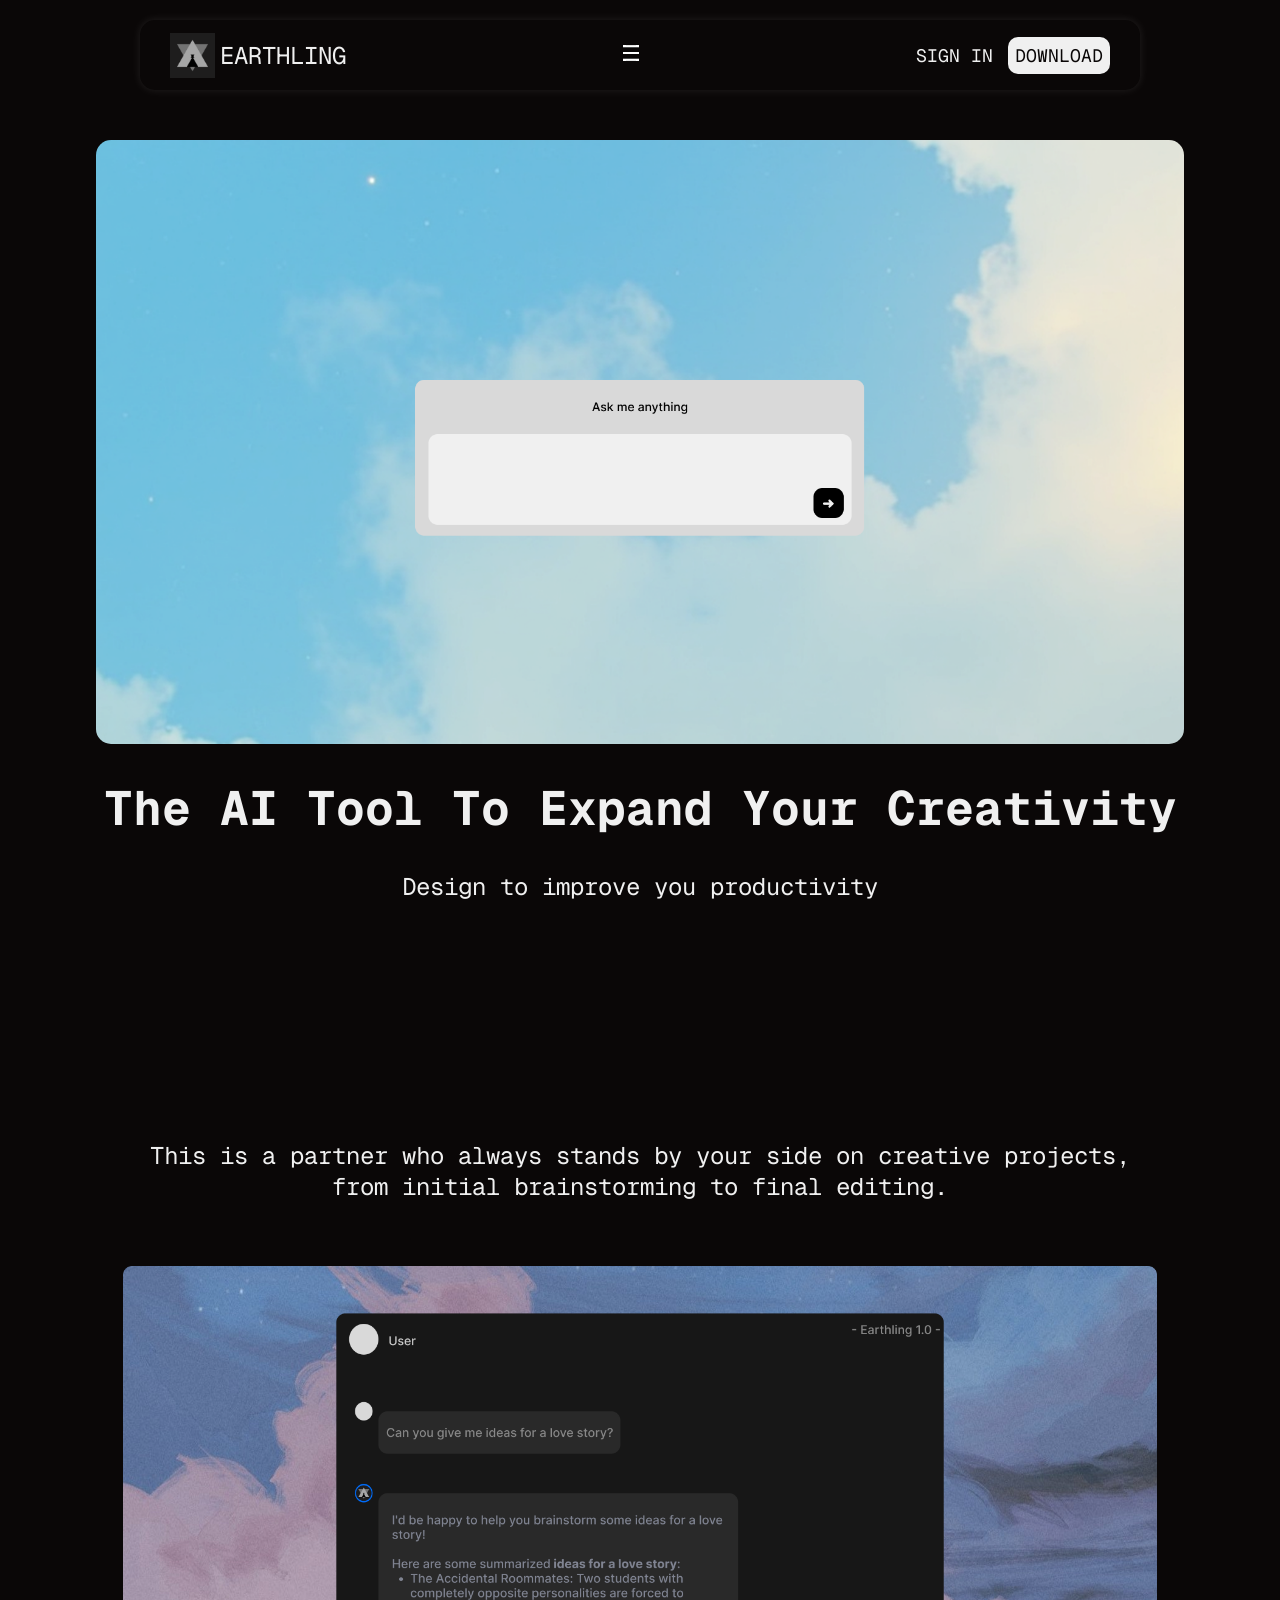
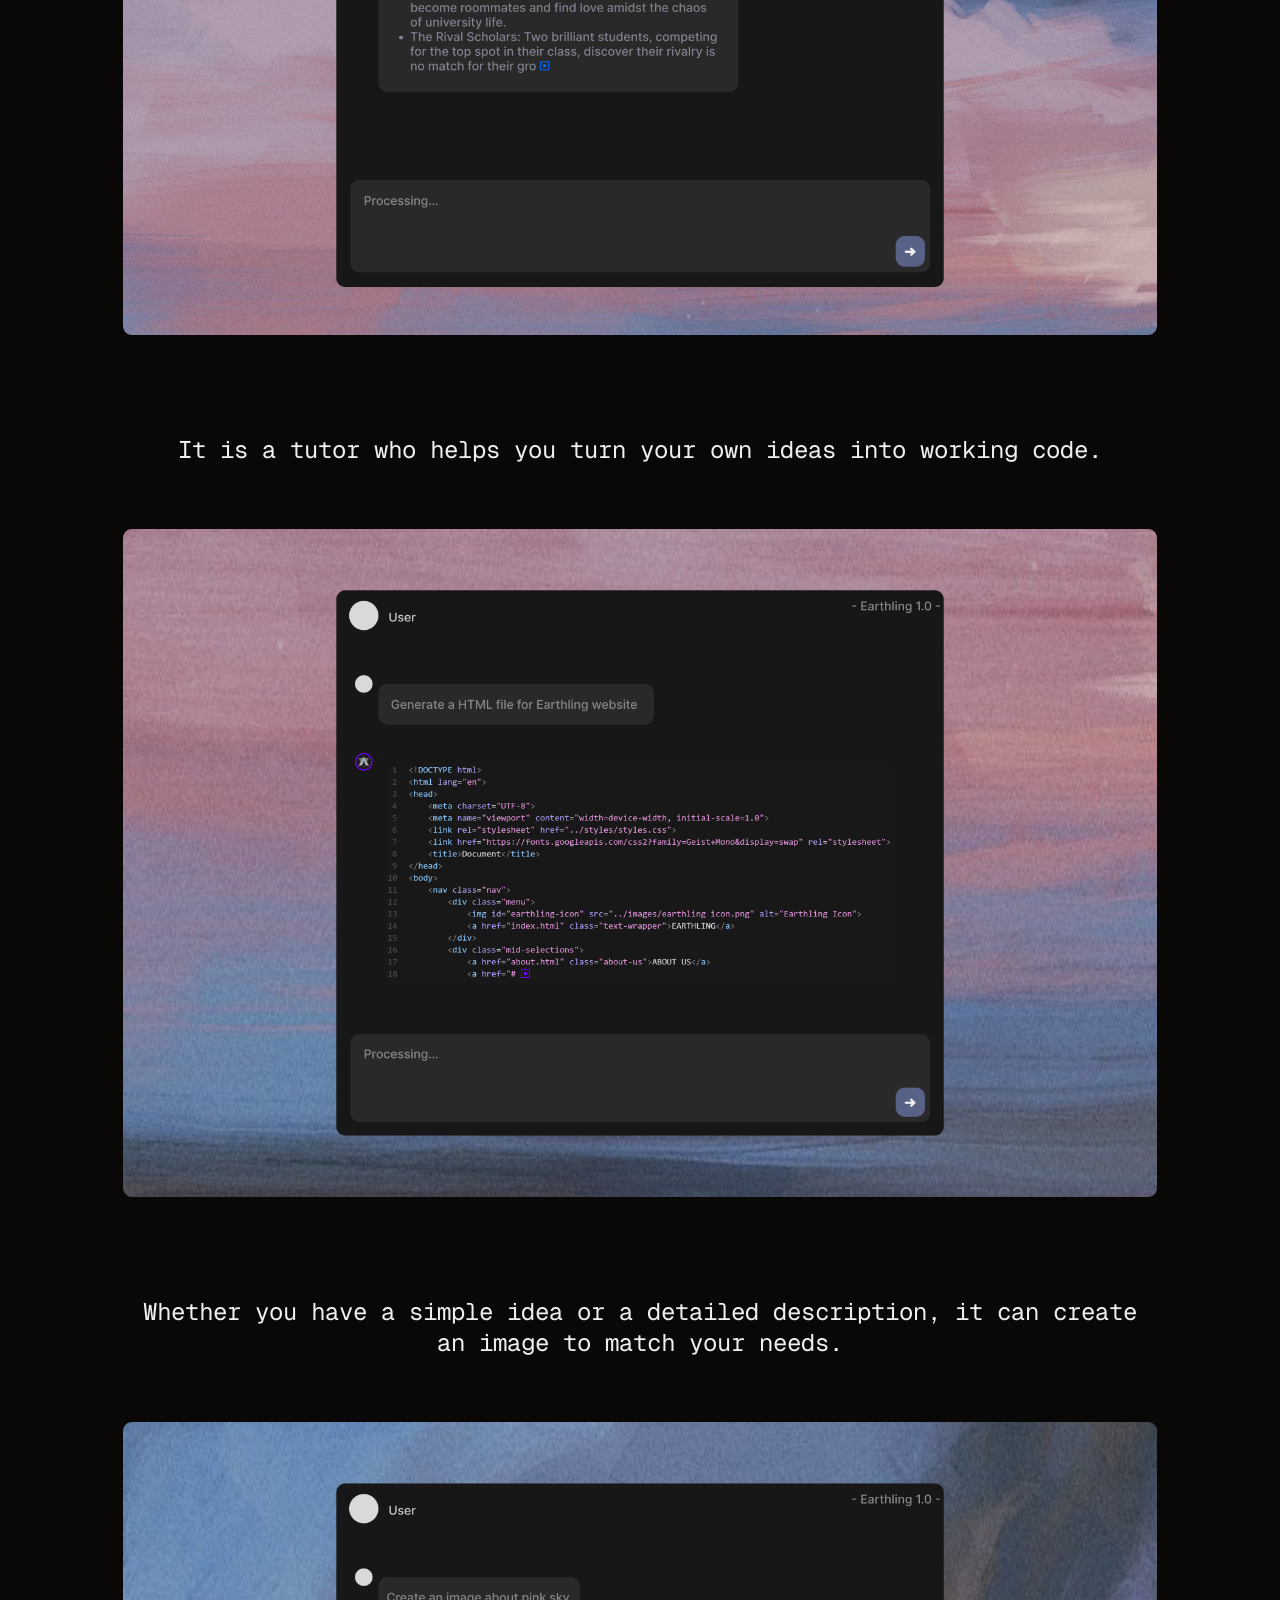
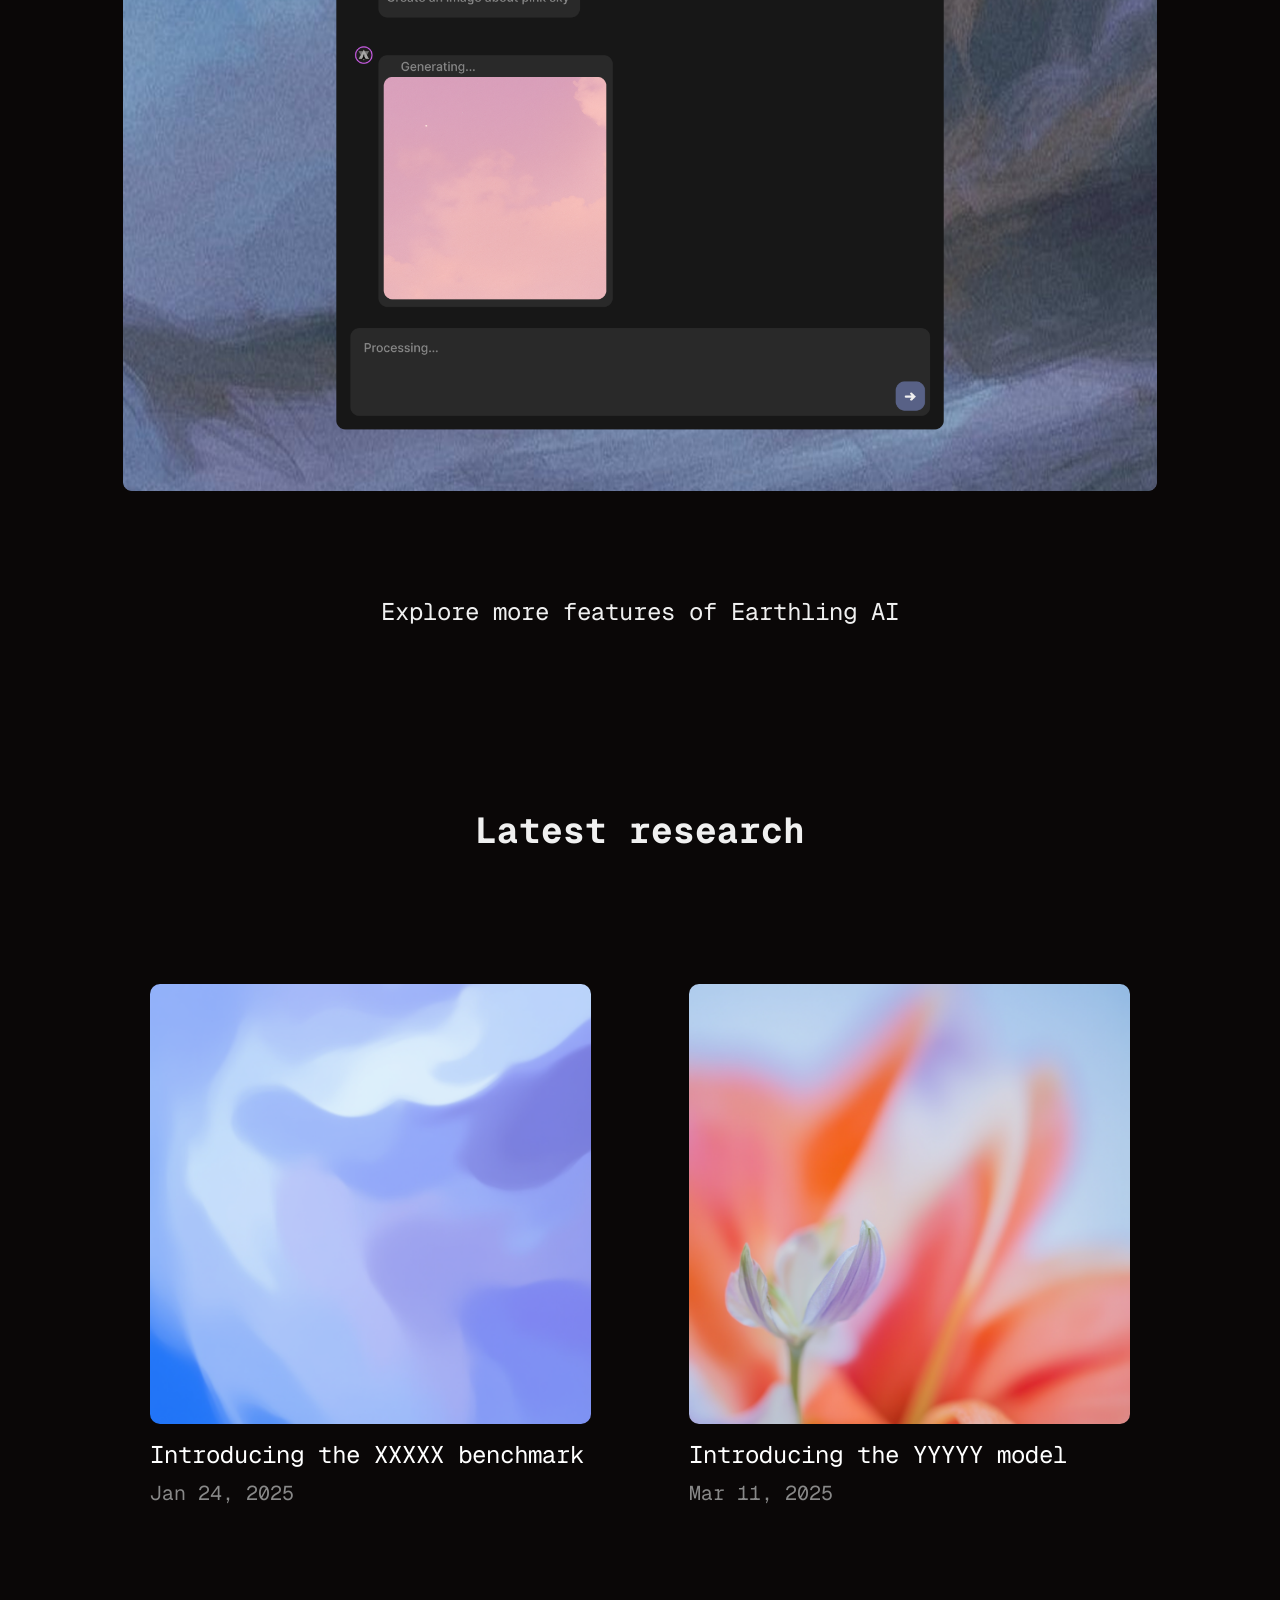
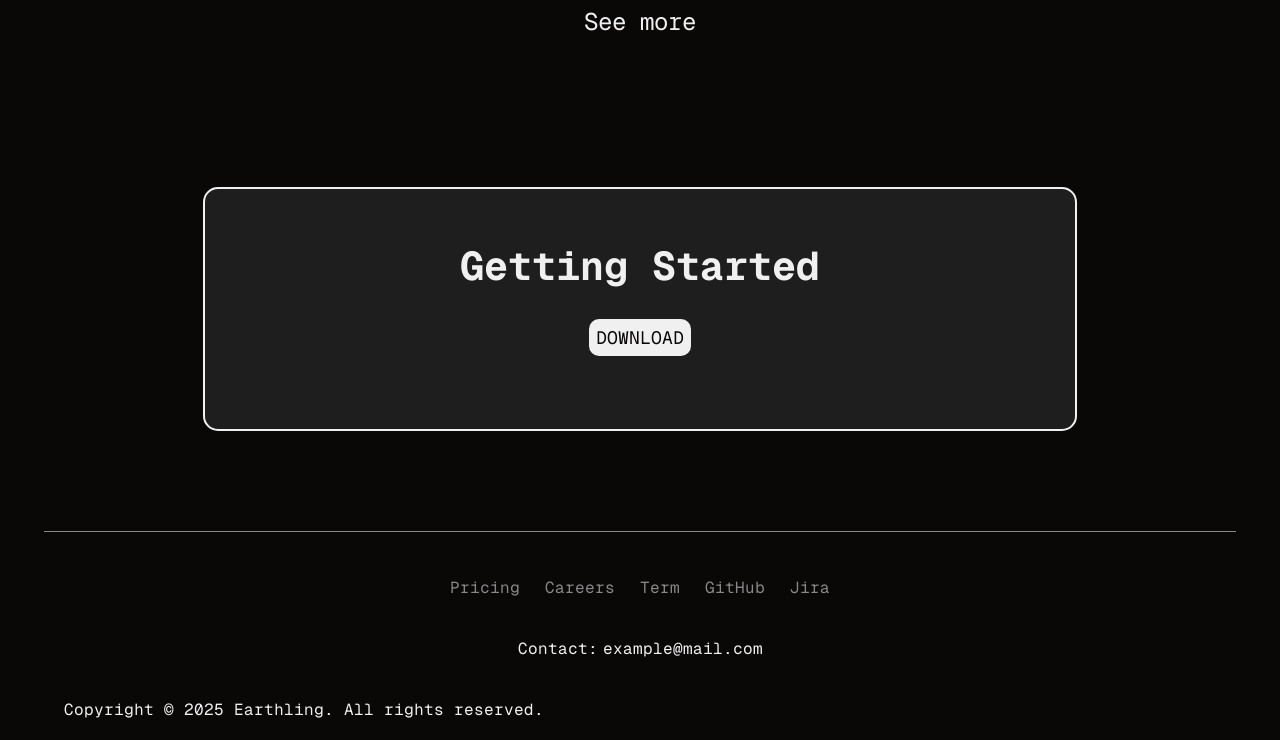
==== commit 69e26a73: "Havnt down yet :/" ====
--- a/project1/index.html
+++ b/project1/index.html
@@ -11,7 +11,7 @@
     <nav class="nav">
         <div class="menu">
             <a href="index.html" class="clickable-wrapper">
-                <img id="earthling-icon" src="../images/earthling icon.png" alt="Earthling Icon">
+                <img id="earthling-icon" src="../images/earthling_icon.png" alt="Earthling Icon">
                 <span class="text-wrapper">EARTHLING</span>
             </a>
         </div>
@@ -22,9 +22,18 @@
             <a href="jobs.html" class="careers">CAREERS</a>
             <a href="#" class="pricing">PRICING</a>
         </div>
-        <div class="hidden-menu">
-            <img src="../images/dropdownbutton.png" alt="drop down button">
+    <div class="hidden-menu">
+        <img src="../images/dropdownbutton.png" alt="drop down button">
+        <div class="dropdown-content">
+            <ul>
+                <li><a href="about.html" class="about-us">ABOUT US</a></li>
+                <li><a href="#" class="features">FEATURES</a></li>
+                <li><a href="#" class="enterprise">ENTERPRISE</a></li>
+                <li><a href="jobs.html" class="careers">CAREERS</a></li>
+                <li><a href="#" class="pricing">PRICING</a></li>
+            </ul>
         </div>
+    </div>
         <div class="left-selections">
             <div class="signin-button">SIGN IN</div>
             <div class="download-button">DOWNLOAD</div>
--- a/styles/styles.css
+++ b/styles/styles.css
@@ -103,8 +103,59 @@
     color: #F0F0F0;
 }
 
-.nav .hidden-menu {
+
+.hidden-menu {
     display: none;
+    position: relative; /* Position relative to contain the dropdown */
+}
+
+.hidden-menu img {
+    transition: transform 0.15s ease-in-out; /* Smooth transition for the rotation */
+}
+
+.hidden-menu img:hover {
+    transform: rotate(90deg); /* Rotate the image 90 degrees on hover */
+}
+
+.dropdown-content {
+    opacity: 0; /* Initially invisible */
+    visibility: hidden; /* Initially hidden */
+    position: absolute; /* Position absolutely within the relative container */
+    top: 100%; /* Position directly below the image */
+    left: 50%; /* Start positioning from the center */
+    transform: translateX(-50%); /* Center the dropdown horizontally */
+    background-color: #0A0707;
+    min-width: 160px;
+    z-index: 1;
+    border-radius: 15px;
+    box-shadow: 0 0 10px rgba(15, 129, 223, 0.2);
+    transition: opacity 0.3s ease-in-out, visibility 0.3s ease-in-out; /* Transition for opacity and visibility */
+}
+
+.dropdown-content ul {
+    list-style-type: none;
+    margin: 0;
+    padding: 0;
+}
+
+.dropdown-content a {
+    color: #F0F0F0;
+    padding: 12px 16px;
+    text-decoration: none;
+    display: block;
+    color: #888888;
+    transition: color 0.3s ease-in, background-color 0.3s ease-out;
+    border-radius: 15px; /* Transition for color and background-color */
+}
+
+.dropdown-content a:hover {
+    background-color: #0A0707;
+    color: #F0F0F0;
+}
+
+.hidden-menu:hover .dropdown-content {
+    opacity: 1; /* Make visible */
+    visibility: visible; /* Ensure visibility */
 }
 
 .left-selections {
@@ -132,9 +183,11 @@
     transition: 0.3s ease-in, 0.3s ease-out;
 }
 .download-button:hover {
-    background-color: orange;
-    color: #F0F0F0;
-}
+    background-color: plum;
+    color: #0A0707;
+}
+/* End Of NAV */
+
 
 /* MAIN */
 .main {
@@ -164,8 +217,11 @@
     text-align: center;
     margin-bottom: 120px;
 }
-
-
+/* End of MAIN */
+
+
+
+/* HOMEPAGE */
 .main .overview {
     display: flex;
     flex-direction: column;
@@ -256,6 +312,7 @@
     flex-direction: column;
     align-items: center;
     justify-content: center;
+    text-align: center;
     padding-top: 70px;
     padding-bottom: 120px;
     background-color: #1E1E1E;
@@ -265,6 +322,12 @@
     margin: 0 auto 100px auto;
     border: 2px solid #F0F0F0;
 }
+/* End Of HOMEPAGE */
+
+/* ABOUTPAGE */
+
+/* End of ABOUTPAGE */
+
 
 /* FOOTER */
 .footer {
@@ -329,4 +392,5 @@
 
 table, th, td {
     border: 1px solid white;
-}+}
+/* End Of FOOTER */
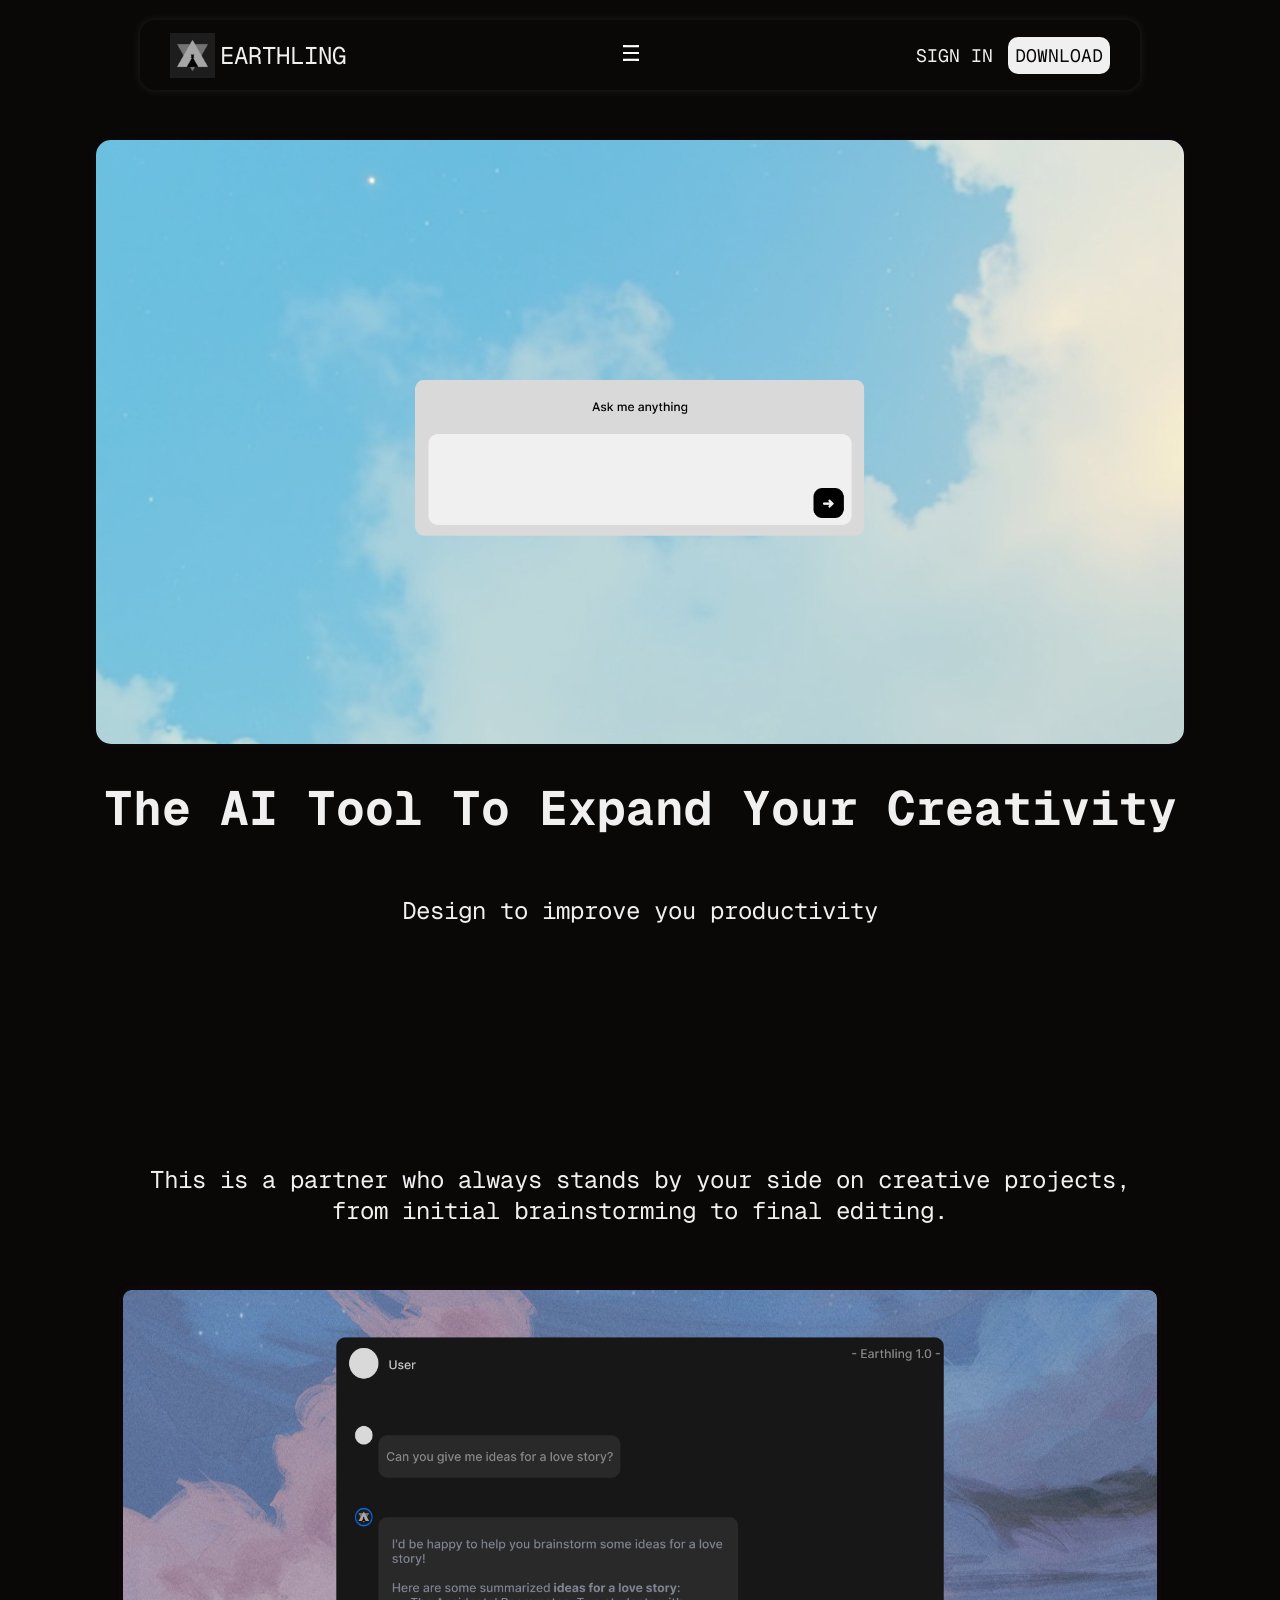
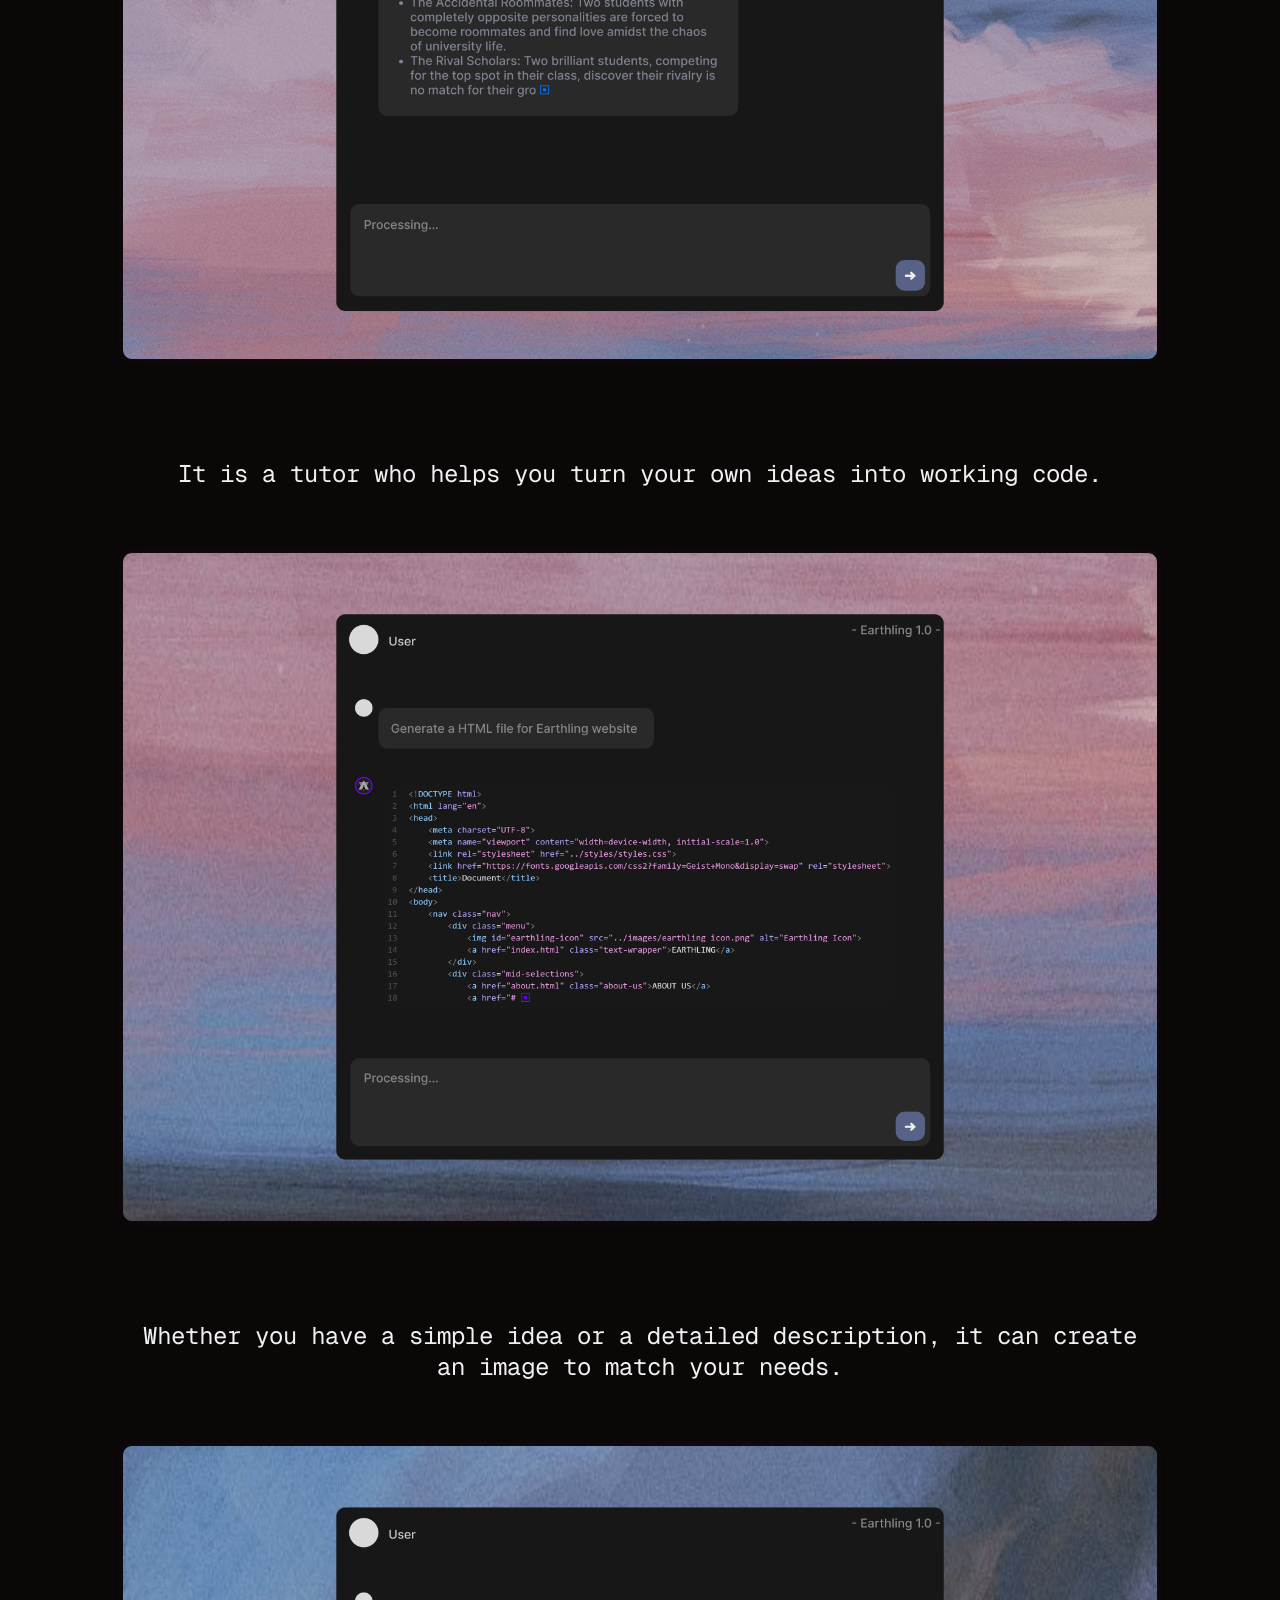
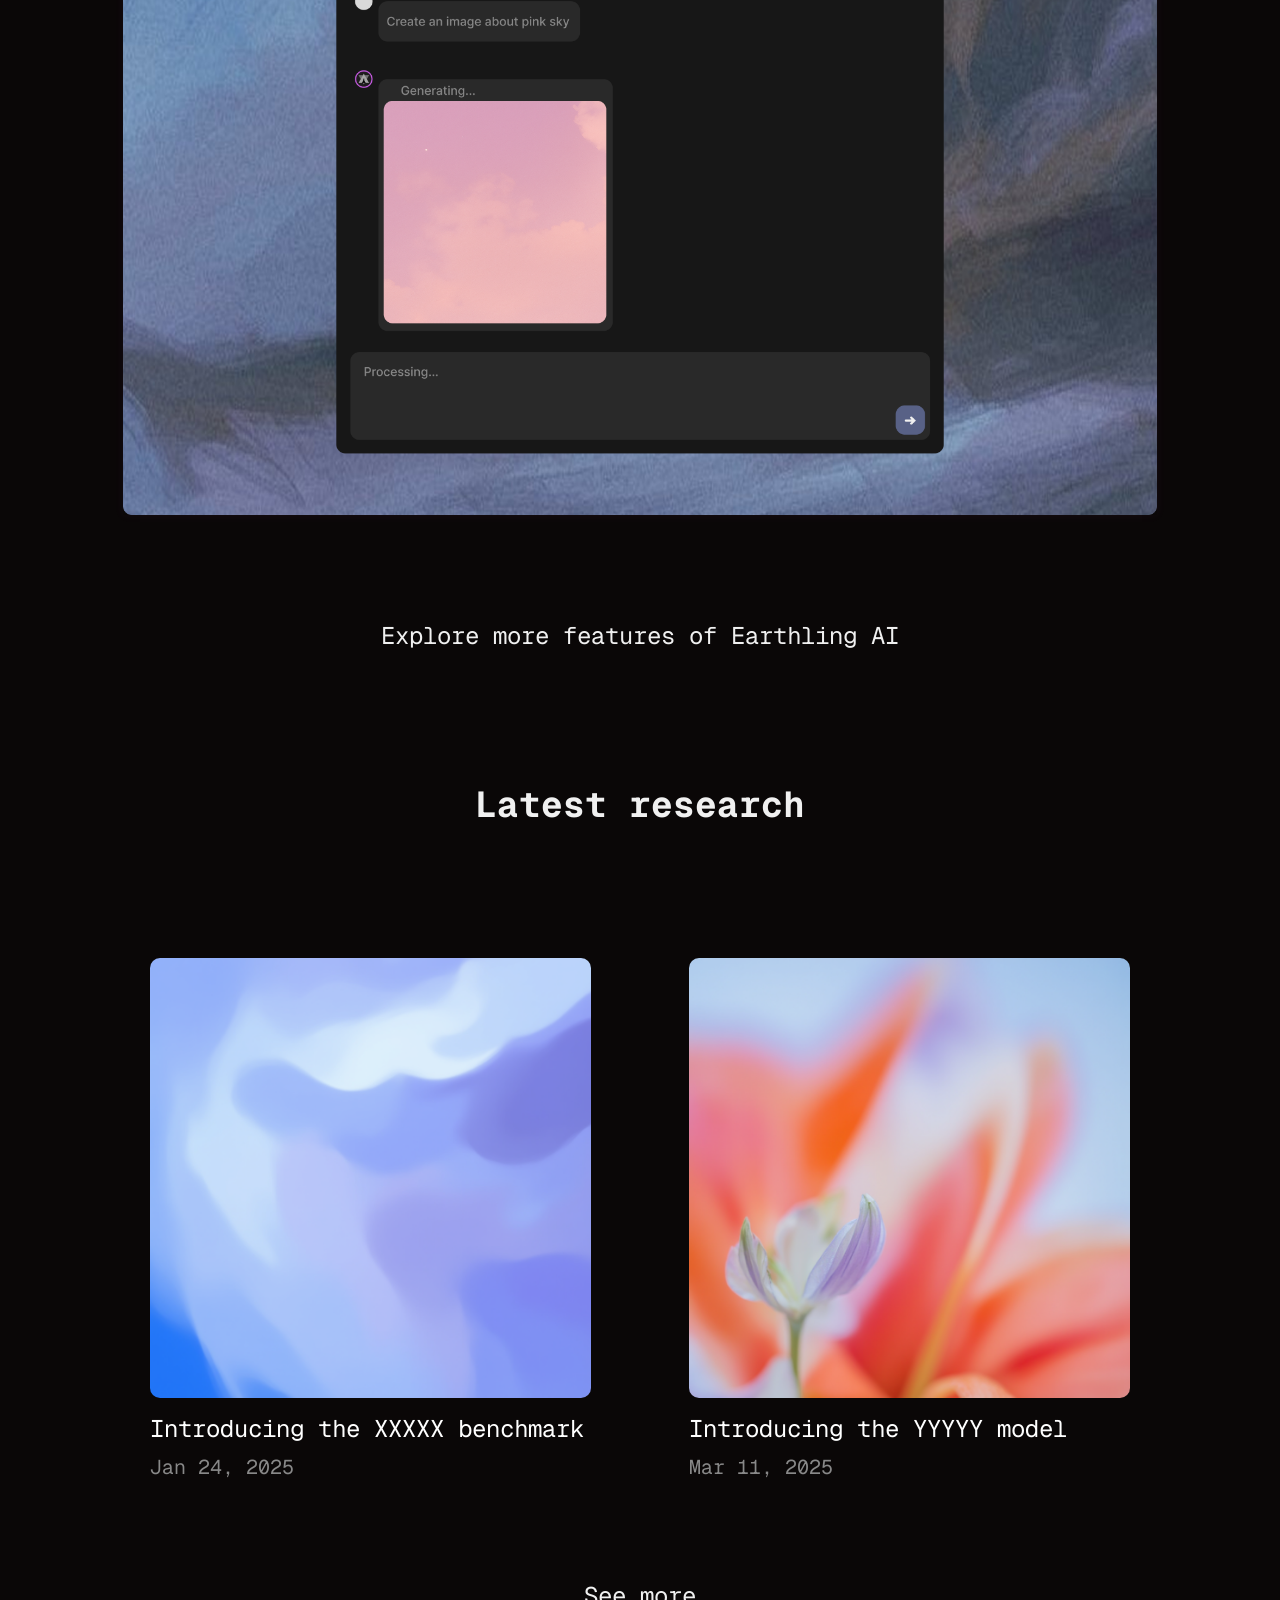
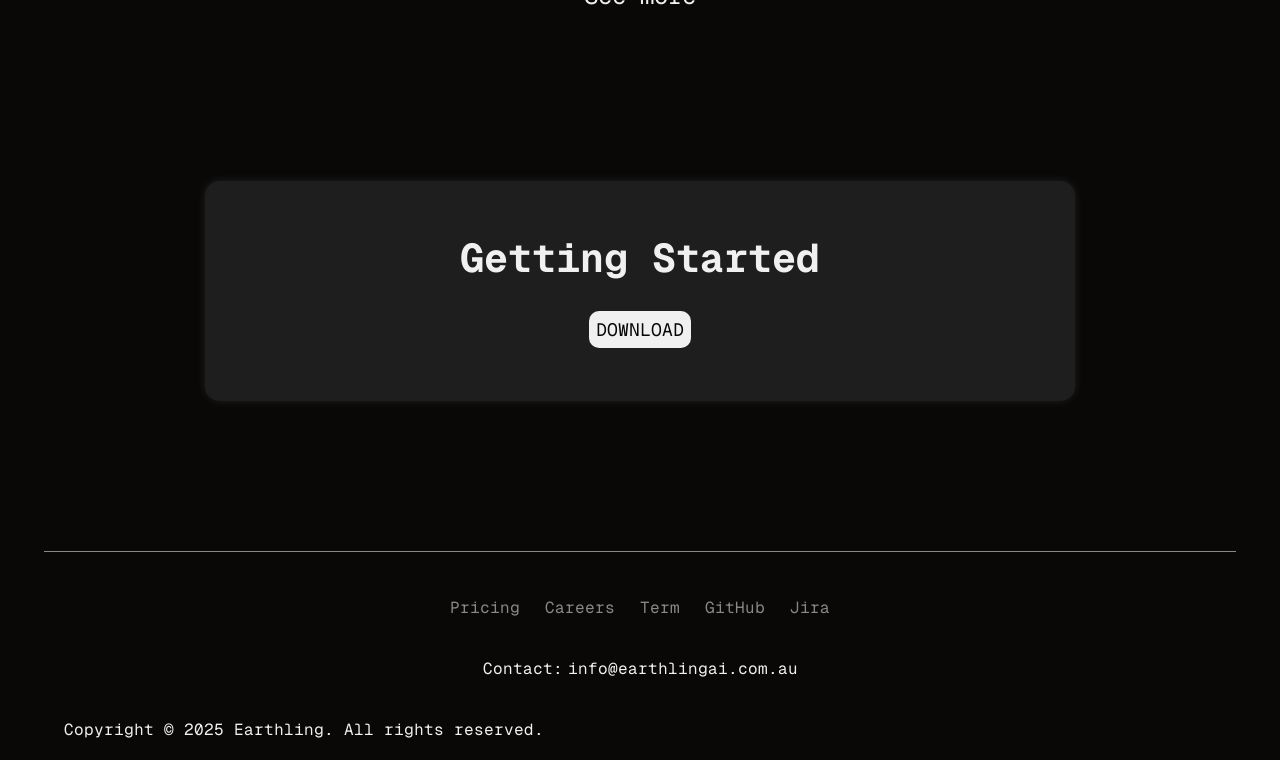
==== commit d71a2646: "Finish about.html" ====
--- a/project1/index.html
+++ b/project1/index.html
@@ -68,12 +68,12 @@
             </div>
             <div class="news">
                 <div class="left-news">
-                    <img id="research-right" src="../images/bluepallete.png" alt="Left News Image">
+                    <img id="research-left" src="../images/bluepallete.png" alt="Left News Image">
                     <div class="image-label">Introducing the XXXXX benchmark</div>
                     <div class="image-date">Jan 24, 2025</div>
                 </div>
                 <div class="right-news">
-                    <img id="research-left" src="../images/flower.png" alt="Right News Image">
+                    <img id="research-right" src="../images/flower.png" alt="Right News Image">
                     <div class="image-label">Introducing the YYYYY model</div>
                     <div class="image-date">Mar 11, 2025</div>
                 </div>
@@ -91,11 +91,11 @@
             <a href="jobs.html" class="careers">Careers</a>
             <a href="#" class="term">Term</a>
             <a href="#" class="github">GitHub</a>
-            <a href="#" class="jira">Jira</a> <!--add jira link here-->
+            <a href="https://earthlings-team.atlassian.net/jira/software/projects/SCRUM/boards/1/backlog?cloudId=83d0d5f4-1b23-4433-a07f-a8ee198e5468&atlOrigin=eyJpIjoiOTI3ZGI1M2IwNzVhNGZkZjk2ZGVkMGQ4YmY2OTdlMDYiLCJwIjoiaiJ9" class="jira">Jira</a> <!--add jira link here-->
         </div>
         <div class="contact-box">
             <div class="contact">Contact:</div>
-            <a class="email" href="example@mail.com">example@mail.com</a>
+            <a class="email" href="info@earthlingai.com.au">info@earthlingai.com.au</a>
         </div>
         <div class="copyright">Copyright © 2025 Earthling. All rights reserved.</div>
     </footer>
--- a/styles/styles.css
+++ b/styles/styles.css
@@ -13,6 +13,9 @@
     .main .mid-part {
         width: 90% !important;
     }
+    .about-last-part {
+        width: 90% !important;
+    }
 }
 
 body {
@@ -114,7 +117,7 @@
 }
 
 .hidden-menu img:hover {
-    transform: rotate(90deg); /* Rotate the image 90 degrees on hover */
+    transform: rotate(45deg); /* Rotate the image 90 degrees on hover */
 }
 
 .dropdown-content {
@@ -195,7 +198,6 @@
     width: 85%;
     align-items: center;
     justify-content: center;
-
 }
 
 .main .top-part {
@@ -210,12 +212,46 @@
     width: 100%;
     height: auto;
     border-radius: 15px;
+    box-shadow: 0 0 10px rgba(74, 134, 247, 0.05);
 }
 .main .top-part .product-purpose {
+    display: flex; /* Use flexbox for centering */
+    flex-direction: column; /* Stack children vertically */
+    align-items: center; /* Center children horizontally */
+    justify-content: center; /* Center children vertically */
     color: #F0F0F0;
     font-size: 24px;
-    text-align: center;
+    text-align: center; /* Center text within the element */
     margin-bottom: 120px;
+}
+.main .top-part .product-purpose2 {
+    display: flex; /* Use flexbox for centering */
+    flex-direction: column; /* Stack children vertically */
+    align-items: center; /* Center children horizontally */
+    justify-content: center; /* Center children vertically */
+    color: #F0F0F0;
+    font-size: 30px;
+    text-align: center; /* Center text within the element */
+    margin-top: 120px;
+    margin-bottom: 40px;
+}
+
+.main .top-part .product-purpose .after-purpose-text1,
+.main .top-part .product-purpose .after-purpose-text2,
+.main .top-part .product-purpose .after-purpose-text3 {
+    color: #F0F0F0;
+    font-size: 20px;
+    max-width: 70%;
+    text-align: center; /* Center text within the element */
+}
+.main .top-part .product-purpose .after-purpose-text1 {
+    opacity: 70%;
+}
+.main .top-part .product-purpose .after-purpose-text2 {
+    opacity: 20%;
+}
+.main .top-part .product-purpose .after-purpose-text3 {
+    opacity: 10%;
 }
 /* End of MAIN */
 
@@ -233,6 +269,7 @@
 .main .overview .overview-images{
     width: 100%;
     height: auto;
+    box-shadow: 0 0 10px rgba(240, 99, 233, 0.05);
 }
 
 .main .overview .image-title {
@@ -294,7 +331,7 @@
 }
 
 .see-more {
-    margin: 100px auto 150px auto; /* Center horizontally and add vertical spacing */
+    margin: 100px auto 100px auto; /* Center horizontally and add vertical spacing */
     text-align: center; /* Center the button text */
     font-size: 24px; /* Adjust font size as needed */
     color: #F0F0F0; /* Set text color */
@@ -314,18 +351,50 @@
     justify-content: center;
     text-align: center;
     padding-top: 70px;
-    padding-bottom: 120px;
+    padding-bottom: 100px;
     background-color: #1E1E1E;
     color: #F0F0F0;
     border-radius: 15px;
     font-size: 20px;
-    margin: 0 auto 100px auto;
-    border: 2px solid #F0F0F0;
+    margin: 70px auto 100px auto;
+    box-shadow: 0 0 10px rgba(255,255, 255, 0.1);
 }
 /* End Of HOMEPAGE */
 
+
 /* ABOUTPAGE */
-
+.main .our-team-wrapper {
+    display: flex;
+    justify-content: center;
+    text-align: center;
+    font-size: 24px;
+}
+.main .our-team-top-wrapper {
+    display: block;
+    text-align: center;
+    font-size: 24px;
+}
+.main .rounded-image {
+    width: 100%;
+    height: auto;
+    border-radius: 15px;
+    margin-bottom: 80px;
+    border: 2px solid #888888;
+    box-shadow: 0 0 10px rgba(155, 95, 235, 0.22);
+    margin: 20px auto;
+    float: right;
+}
+.main .about-last-part {
+    width: 70%;
+    margin: 0 auto;
+}
+.interests-table {
+    font-weight: bold;
+}
+figure {
+    float: right;
+    margin: 0; /* Remove default margin */
+}
 /* End of ABOUTPAGE */
 
 
@@ -335,6 +404,7 @@
     background-color: #0A0707;
     color: #F0F0F0;
     padding: 20px;
+    margin-top: 50px;
     border-top: 1px solid #888888;
 }
 
@@ -354,6 +424,7 @@
     color: #888888;
     text-decoration: none;
     cursor: pointer;
+    transition: 0.3s ease-in, 0.3s ease-out;
 }
 .footer .links .pricing:hover,
 .footer .links .careers:hover,
@@ -382,6 +453,7 @@
     margin: 0;
     text-decoration: none;
     color: #F0F0F0;
+    transition: 0.3s ease-in, 0.3s ease-out;
 }
 .footer .contact-box .email:hover {
     margin: 0;
@@ -390,7 +462,51 @@
 }
 
 
-table, th, td {
-    border: 1px solid white;
-}
-/* End Of FOOTER */+table {
+    width: 100%;
+    border-collapse: separate; /* Use separate to allow border-radius */
+    border-spacing: 0; /* Remove spacing between cells */
+    border-radius: 15px; /* Round the corners of the table */
+    margin: 70px 0 70px 0;
+    color: #888888;
+    box-shadow: 0 0 10px rgba(155, 95, 235, 0.1);
+    overflow: hidden; /* Ensure rounded corners are visible */
+}
+
+th, td {
+    padding: 12px;
+    text-align: left;
+    transition: color 0.3s; /* Smooth transition for color change */
+}
+
+th {
+    background-color: #171717;
+    color: #f0f0f0b9;
+}
+
+td {
+    background-color: #292929;
+}
+
+th:hover, td:hover, dt:hover {
+    color: #F0F0F0; /* Change text color on hover */
+}
+
+dl, dt, dd {
+    margin: 0;
+    padding: 0;
+}
+
+dt {
+    font-weight: bold;
+    margin-top: 10px;
+}
+
+dd {
+    margin-left: 20px;
+}
+
+caption {
+    margin-bottom: 50px;
+    color: #F0F0F0;
+}
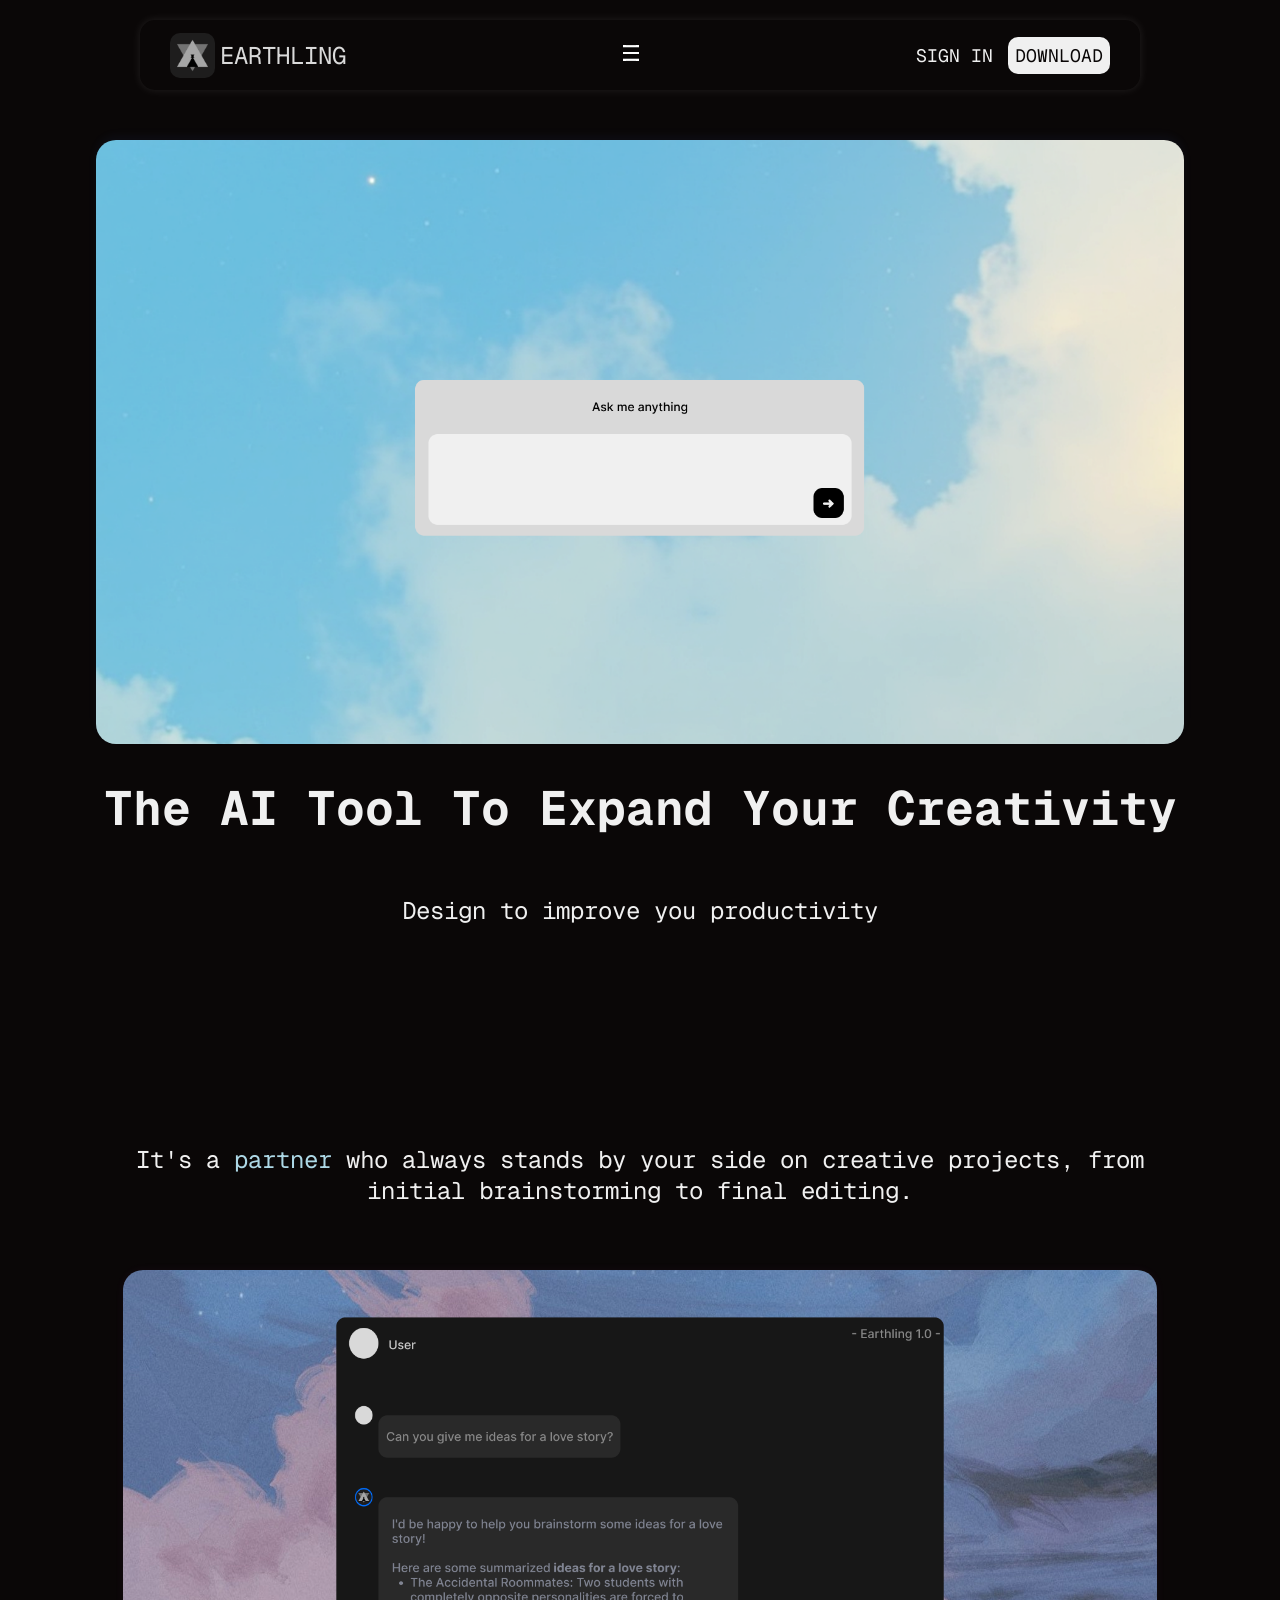
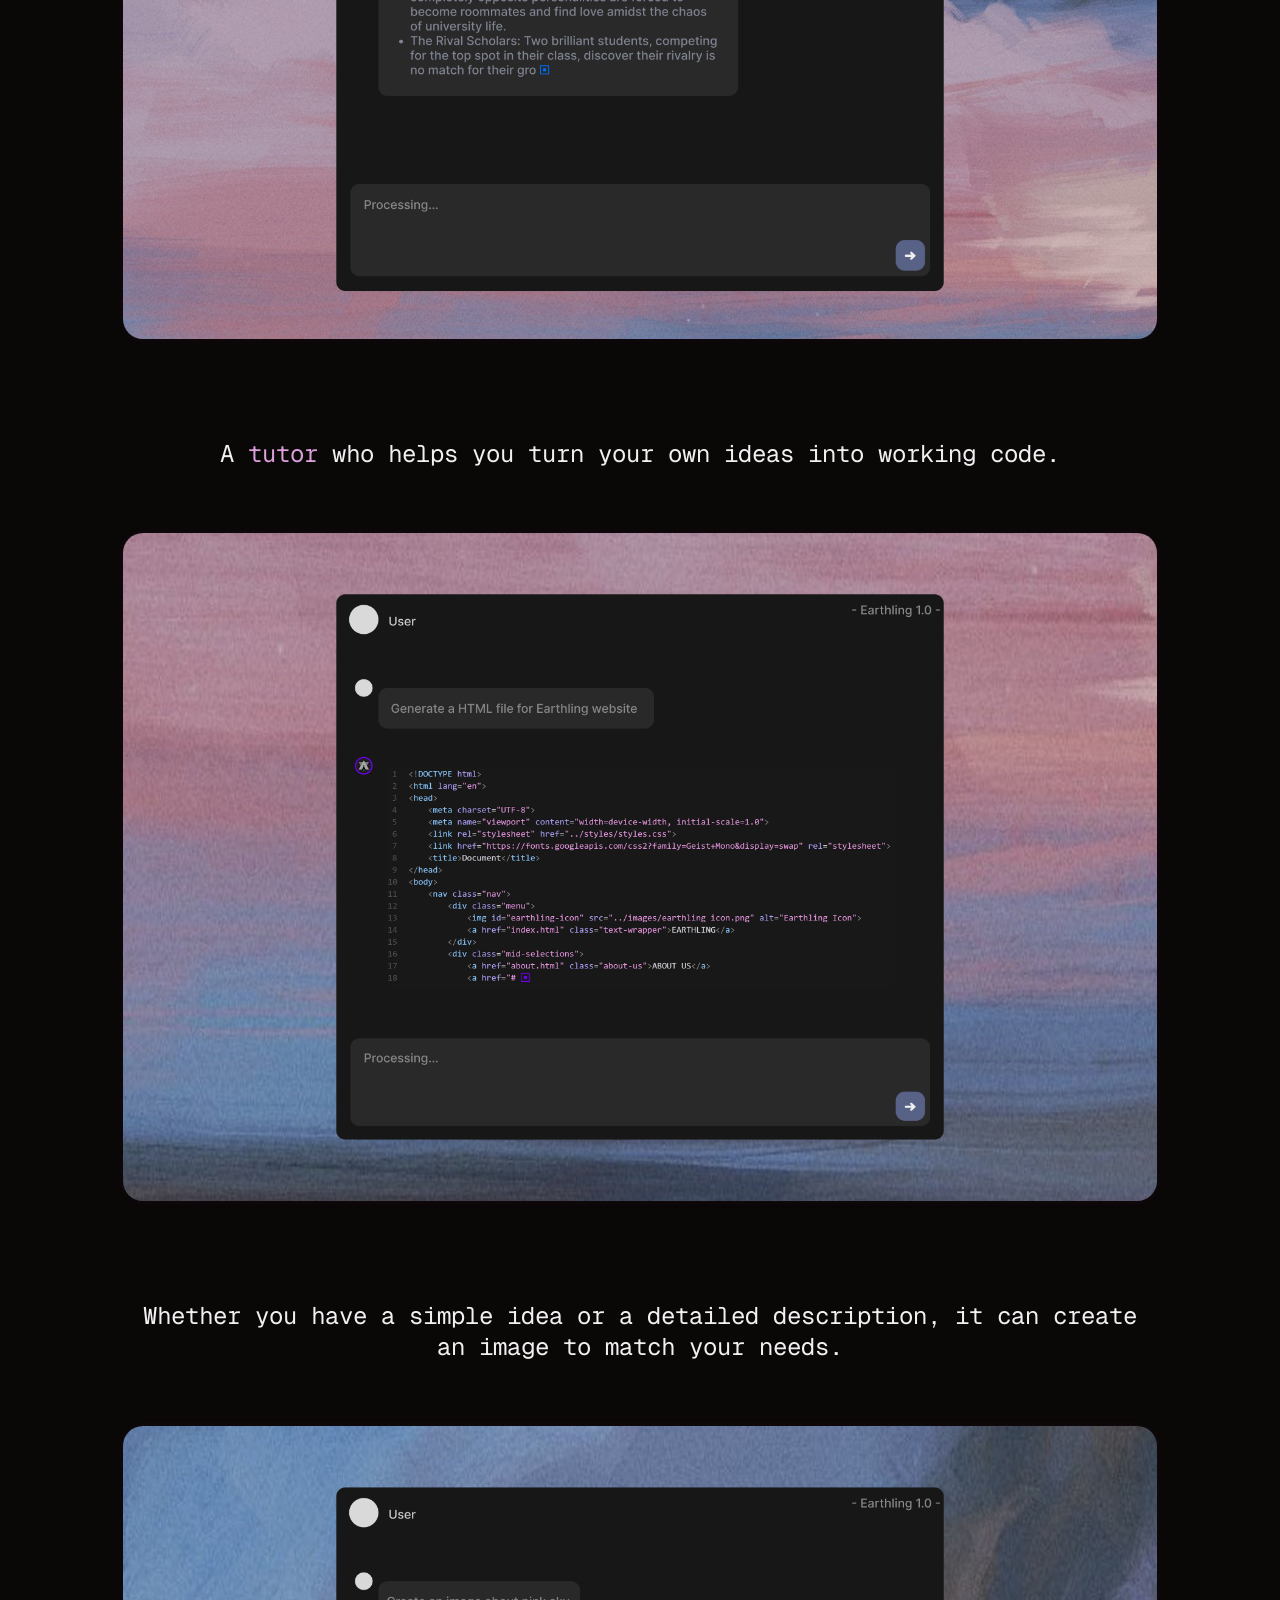
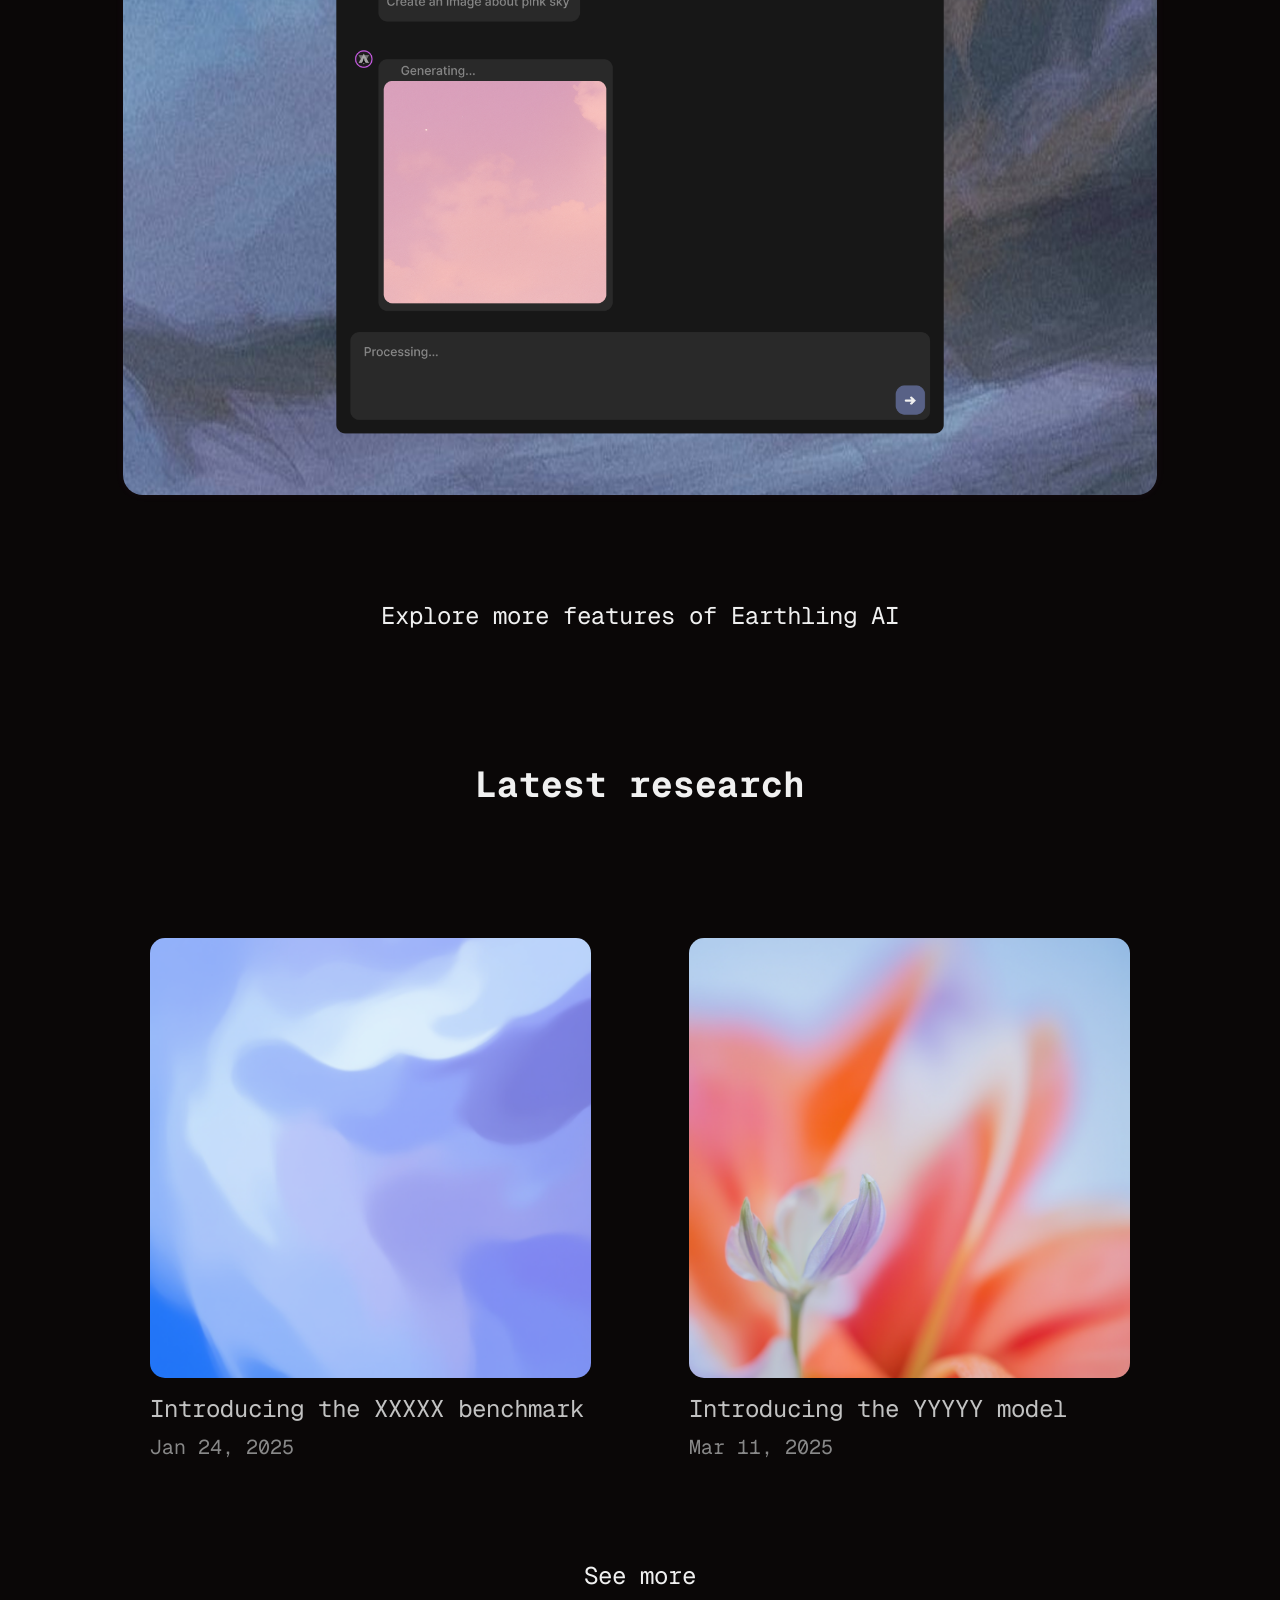
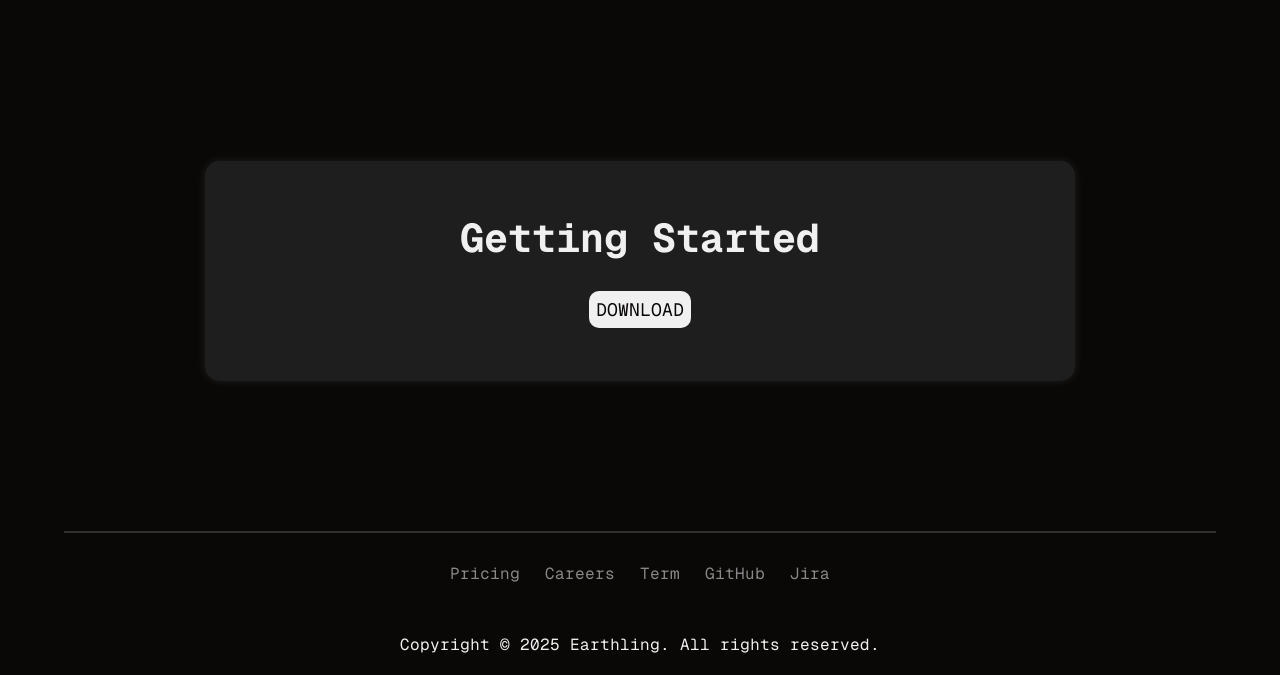
==== commit 448e22ca: "The group image left then its done" ====
--- a/project1/index.html
+++ b/project1/index.html
@@ -11,7 +11,7 @@
     <nav class="nav">
         <div class="menu">
             <a href="index.html" class="clickable-wrapper">
-                <img id="earthling-icon" src="../images/earthling_icon.png" alt="Earthling Icon">
+                <div id="earthling-icon" alt="Earthling Icon"></div>
                 <span class="text-wrapper">EARTHLING</span>
             </a>
         </div>
@@ -20,7 +20,7 @@
             <a href="#" class="features">FEATURES</a>
             <a href="#" class="enterprise">ENTERPRISE</a>
             <a href="jobs.html" class="careers">CAREERS</a>
-            <a href="#" class="pricing">PRICING</a>
+            <a href="mailto:info@earthlingai.com.au" class="contact-us">CONTACT US</a>
         </div>
     <div class="hidden-menu">
         <img src="../images/dropdownbutton.png" alt="drop down button">
@@ -30,7 +30,7 @@
                 <li><a href="#" class="features">FEATURES</a></li>
                 <li><a href="#" class="enterprise">ENTERPRISE</a></li>
                 <li><a href="jobs.html" class="careers">CAREERS</a></li>
-                <li><a href="#" class="pricing">PRICING</a></li>
+                <li><a href="mailto:info@earthlingai.com.au" class="contact-us">CONTACT US</a></li>
             </ul>
         </div>
     </div>
@@ -49,11 +49,11 @@
         </div>
         <div class="overview">
             <div>
-                <p class="image-title">This is a partner who always stands by your side on creative projects, from initial brainstorming to final editing.</p>
+                <p class="image-title">It's a <span id="partner">partner</span> who always stands by your side on creative projects, from initial brainstorming to final editing.</p>
                 <img class="overview-images" src="../images/storyprompt.png" alt="Story Prompt">
             </div>
             <div>
-                <p class="image-title">It is a tutor who helps you turn your own ideas into working code.</p>
+                <p class="image-title">A <span id="tutor">tutor</span> who helps you turn your own ideas into working code.</p>
                 <img class="overview-images" src="../images/codeprompt.png" alt="Code Prompt">
             </div>
             <div>
@@ -86,18 +86,23 @@
         </div>
     </main>
     <footer class="footer">
-        <div class="links">
-            <a href="#" class="pricing">Pricing</a>
-            <a href="jobs.html" class="careers">Careers</a>
-            <a href="#" class="term">Term</a>
-            <a href="#" class="github">GitHub</a>
-            <a href="https://earthlings-team.atlassian.net/jira/software/projects/SCRUM/boards/1/backlog?cloudId=83d0d5f4-1b23-4433-a07f-a8ee198e5468&atlOrigin=eyJpIjoiOTI3ZGI1M2IwNzVhNGZkZjk2ZGVkMGQ4YmY2OTdlMDYiLCJwIjoiaiJ9" class="jira">Jira</a> <!--add jira link here-->
+        <div class="footer-content">
+            <div class="links">
+                <a href="#" class="pricing">Pricing</a>
+                <a href="jobs.html" class="careers">Careers</a>
+                <a href="#" class="term">Term</a>
+                <a href="#" class="github">GitHub</a>
+                <a href="https://earthlings-team.atlassian.net/jira/software/projects/SCRUM/summary?atlOrigin=eyJpIjoiMTAxNDgwMGYzMDk1NDI2MmI4NTk1NGYzZTFjNjcyZmMiLCJwIjoiaiJ9" class="jira">Jira</a> <!--add jira link here-->
+            </div>
+            <div class="copyright">Copyright © 2025 Earthling. All rights reserved.</div>
         </div>
-        <div class="contact-box">
-            <div class="contact">Contact:</div>
-            <a class="email" href="info@earthlingai.com.au">info@earthlingai.com.au</a>
-        </div>
-        <div class="copyright">Copyright © 2025 Earthling. All rights reserved.</div>
     </footer>
 </body>
-</html>+</html>
+<!--
+AI prompt used
+- Generate blue palette art and red flower for me
+*Additional note:I have used minor prompts with different AIs like GPT-4o, Claude 3.5 / 3.7 Sonnet to 
+mostly help me fix my coding problems related to inappropriate formats as well as noticing unnecessary code. 
+The rest of the designing work which is around 70% of the design are made through one own knowledge in Figma
+-->
--- a/styles/styles.css
+++ b/styles/styles.css
@@ -1,9 +1,16 @@
+/* 
+ * Author: H.L.D, T.N, N.Q.D
+ * File: styles.css
+ * Purpose: Styling the all HTML files, including layout, typography, and responsiveness across devices.
+ * Date: [Date of creation or last update]
+ */
+
 @media (max-width: 1300px) {
     .main .overview {
         width: 95% !important;
     }
     .mid-selections {
-        display: none !important; /* Force hide mid and left sections */
+        display: none !important; /* Force hide */
     }
     .nav .hidden-menu {
         display: block !important;
@@ -21,10 +28,11 @@
 body {
     display: flex;
     justify-content: center;
+    min-width: 600px;
     background-color: #0A0707;
     color: #F0F0F0;
     font-family: 'Geist Mono', sans-serif; /* Use Geist Mono font for the entire body */
-    margin: 0;
+    margin: 0 auto;
     flex-direction: column;
     align-items: center;
 }
@@ -61,7 +69,7 @@
     display: flex; /* Ensure the image and text are aligned horizontally */
     align-items: center;
     text-decoration: none; /* Remove underline from the link */
-    color: #F0F0F0; /* Inherit the color from the parent */
+    color: #dadada; /* Inherit the color from the parent */
     transition: 0.3s ease-in, 0.3s ease-out;
 }
 .clickable-wrapper:hover {
@@ -76,6 +84,10 @@
 #earthling-icon {
     width: 45px;
     height: 45px;
+    background-image: url("images/earthling_icon.png");
+    background-size: contain;
+    background-position: center;
+    border-radius: 10px;
 }
 
 .nav .mid-selections {
@@ -92,7 +104,7 @@
 .nav .mid-selections .features,
 .nav .mid-selections .enterprise,
 .nav .mid-selections .careers,
-.nav .mid-selections .pricing {
+.nav .mid-selections .contact-us {
     text-decoration: none;
     color: #888888;
     transition: 0.3s ease-in, 0.3s ease-out; /* Specify properties */
@@ -101,11 +113,10 @@
 .nav .mid-selections .features:hover,
 .nav .mid-selections .enterprise:hover,
 .nav .mid-selections .careers:hover,
-.nav .mid-selections .pricing:hover {
+.nav .mid-selections .contact-us:hover {
     text-decoration: none;
     color: #F0F0F0;
 }
-
 
 .hidden-menu {
     display: none;
@@ -196,8 +207,6 @@
 .main {
     margin-top: 50px;
     width: 85%;
-    align-items: center;
-    justify-content: center;
 }
 
 .main .top-part {
@@ -211,8 +220,8 @@
 #top-image {
     width: 100%;
     height: auto;
-    border-radius: 15px;
-    box-shadow: 0 0 10px rgba(74, 134, 247, 0.05);
+    border-radius: 20px;
+    box-shadow: 0 -5px 10px rgba(74, 134, 247, 0.05);
 }
 .main .top-part .product-purpose {
     display: flex; /* Use flexbox for centering */
@@ -222,7 +231,7 @@
     color: #F0F0F0;
     font-size: 24px;
     text-align: center; /* Center text within the element */
-    margin-bottom: 120px;
+    margin-bottom: 100px;
 }
 .main .top-part .product-purpose2 {
     display: flex; /* Use flexbox for centering */
@@ -230,29 +239,23 @@
     align-items: center; /* Center children horizontally */
     justify-content: center; /* Center children vertically */
     color: #F0F0F0;
-    font-size: 30px;
+    font-size: 28px;
+    text-align: center; /* Center text within the element */
+    margin-top: 20px;
+    margin-bottom: 50px;
+}
+.main .top-part .product-purpose3 {
+    display: flex; /* Use flexbox for centering */
+    flex-direction: column; /* Stack children vertically */
+    align-items: center; /* Center children horizontally */
+    justify-content: center; /* Center children vertically */
+    color: #F0F0F0;
+    font-size: 22px;
     text-align: center; /* Center text within the element */
     margin-top: 120px;
     margin-bottom: 40px;
 }
 
-.main .top-part .product-purpose .after-purpose-text1,
-.main .top-part .product-purpose .after-purpose-text2,
-.main .top-part .product-purpose .after-purpose-text3 {
-    color: #F0F0F0;
-    font-size: 20px;
-    max-width: 70%;
-    text-align: center; /* Center text within the element */
-}
-.main .top-part .product-purpose .after-purpose-text1 {
-    opacity: 70%;
-}
-.main .top-part .product-purpose .after-purpose-text2 {
-    opacity: 20%;
-}
-.main .top-part .product-purpose .after-purpose-text3 {
-    opacity: 10%;
-}
 /* End of MAIN */
 
 
@@ -266,9 +269,10 @@
     width: 70%; /* Default width */
     margin: 0 auto;
 }
-.main .overview .overview-images{
+.main .overview .overview-images {
     width: 100%;
     height: auto;
+    border-radius: 20px;
     box-shadow: 0 0 10px rgba(240, 99, 233, 0.05);
 }
 
@@ -279,6 +283,14 @@
     font-size: 24px;
 }
 
+#partner {
+    color: lightblue;
+}
+
+#tutor {
+    color: plum;
+}
+
 .main .mid-part {
     display: flex;
     flex-direction: column;
@@ -312,16 +324,22 @@
 #research-left, #research-right {
     width: 100%; /* Ensure images fill their containers */
     height: auto; /* Maintain aspect ratio */
-    border-radius: 10px; /* Optional: Add rounded corners */
+    border-radius: 15px; /* Optional: Add rounded corners */
 }
 
 .image-label {
     text-align: left; /* Align the label text to the left */
     margin-top: 10px; /* Add space between the image and the label */
     font-size: 24px; /* Adjust font size as needed */
-    color: #FFFFFF; /* Set text color */
+    color: #c2c2c2; /* Set text color */
     cursor: pointer;
-}
+    transition: 0.3s ease-in, 0.3s ease-out;;
+}
+
+.image-label:hover {
+    color: #FFFFFF;
+}
+
 
 .image-date {
     text-align: left; /* Align the date text to the left */
@@ -357,17 +375,20 @@
     border-radius: 15px;
     font-size: 20px;
     margin: 70px auto 100px auto;
-    box-shadow: 0 0 10px rgba(255,255, 255, 0.1);
+    box-shadow: 0 0 10px rgba(255, 255, 255, 0.1);
 }
 /* End Of HOMEPAGE */
 
 
 /* ABOUTPAGE */
-.main .our-team-wrapper {
+.main .title-wrapper {
     display: flex;
     justify-content: center;
     text-align: center;
     font-size: 24px;
+}
+.main .title-wrapper h1{
+    font-size: 44px;
 }
 .main .our-team-top-wrapper {
     display: block;
@@ -388,8 +409,28 @@
     width: 70%;
     margin: 0 auto;
 }
+#interest-title::first-line {
+    color: rgb(255, 160, 100);
+}
 .interests-table {
     font-weight: bold;
+}
+.top-part .product-purpose3 .after-purpose-text1,
+.top-part .product-purpose3 .after-purpose-text2,
+.top-part .product-purpose3 .after-purpose-text3 {
+    color: #F0F0F0;
+    font-size: 20px;
+    max-width: 70%;
+    text-align: center; /* Center text within the element */
+}
+.top-part .product-purpose3 .after-purpose-text1 {
+    opacity: 70%;
+}
+.top-part .product-purpose3 .after-purpose-text2 {
+    opacity: 20%;
+}
+.top-part .product-purpose3 .after-purpose-text3 {
+    opacity: 10%;
 }
 figure {
     float: right;
@@ -398,21 +439,247 @@
 /* End of ABOUTPAGE */
 
 
+/* JOBPAGE */
+.job-grid {
+    display: flex;
+    flex-wrap: wrap;
+    gap: 20px; /* Space between job boxes */
+    justify-content: center; /* Center the job boxes */
+}
+.job-box {
+    background-color: #1E1E1E;
+    border-radius: 15px;
+    padding: 20px;
+    width: 45%;
+    min-width: 400px;
+    box-shadow: 0 0 10px rgba(255, 255, 255, 0.1);
+    transition: transform 0.2s ease-in-out, box-shadow 0.2s ease-in-out; /* Add ease-in-out */
+}
+.job-box:hover {
+    transform: translateY(-4px); /* Move the box up by 2px on hover */
+    box-shadow: 0 0 10px rgba(255, 255, 255, 0.3);
+}
+.job-box h3 {
+    margin-top: 0;
+    color: plum;
+}
+.job-box p {
+    margin: 15px 0;
+    color: #F0F0F0;
+}
+.job-box .opportunity-details {
+    font-size: 18px;
+    color: lightblue;
+}
+.benefits-section li {
+    font-size: 18px;
+}
+.benefits-text0 {
+    opacity: 70%;
+}
+.benefits-text1 {
+    opacity: 50%;
+}
+.benefits-text2 {
+    opacity: 40%;
+}
+.benefits-text3 {
+    opacity: 20%;
+}
+.benefits-text4 {
+    opacity: 10%;
+}
+.apply-button {
+    margin: 40px auto 40px auto; /* Center horizontally and add vertical spacing */
+    padding: 20px 0;
+    width: 210px;
+    text-align: center; /* Center the button text */
+    font-size: 24px; /* Adjust font size as needed */
+    color: #0A0707;
+    transition: 0.3s ease-in, 0.3s ease-out;
+    background-color: lightblue;
+    border-radius: 15px;
+}
+.apply-button a {
+    padding: 20px 0;
+    text-decoration: none; /* Removes underline */
+    color: #0A0707; /* Ensures the link color matches the surrounding text */
+}
+.apply-button:hover {
+    background-color: plum;
+    color: #0A0707;
+}
+/* End of JOBPAGE */
+
+
+/* APPLICATION */
+.form-wrapper {
+    display: flex;
+    justify-content: center;
+}
+.application-form {
+    padding: 25px;
+    width: 600px;
+    box-shadow: 0 0 10px rgba(255, 255, 255, 0.1);
+    border-radius: 20px;
+    color: #0A0707;
+    background-color: #dadada;
+}
+.form-title {
+    font-size: 32px;
+    text-align: center;
+    color: #0A0707;
+}
+.under-form-title {
+    font-size: 20px;
+    text-align: center;
+    padding-bottom: 50px;
+    color: #0A0707;
+}
+.gender-selection-wrapper {
+    display: flex;
+    justify-content: space-evenly; /* Distributes space between the columns */
+}
+.skills-section {
+    display: flex;
+    justify-content: space-between; /* Distributes space between the columns */
+    gap: 20px; /* Adds space between the columns */
+    align-items: center; /* Aligns items vertically in the center */
+}
+
+.skill-option {
+    display: flex;
+    flex-direction: column; /* Stacks the label above the checkbox */
+    align-items: center; /* Centers the content horizontally */
+}
+
+.skill-option label {
+    margin-bottom: 5px; /* Adds space between the label and the checkbox */
+}
+.input-row {
+    display: flex; /* Enables Flexbox layout */
+    gap: 20px; /* Adds space between the input blocks */
+    margin-bottom: 20px; /* Adds space below the row */
+}
+.input-block {
+    flex: 1; /* Allows each input block to grow equally */
+    min-width: 150px; /* Ensures a minimum width for each block */
+    margin: 15px 0; /* Adds vertical margin */
+}
+.select-box {
+    border-radius: 10px;
+    padding: 18px;
+    color:#888888;
+    border: 2px solid #888888;
+    background-color: #f9f9f9;
+    appearance: none; /* Removes default styling for a custom look */
+    width: 100%; /* Ensures the select box fills the container's width */
+}
+.select-box:focus {
+    border-color: #0A0707; /* Changes border color on focus */
+    outline: none; /* Removes default outline */
+}
+.select-box option {
+    color:#0A0707;
+}
+#dob {
+    color:#888888;
+}
+.left-button,
+.right-button {
+    width: 45%;
+    font-size: 18px;
+    cursor: pointer;
+    padding: 10px 0;
+    border-radius: 10px;
+    border: none; /* Remove the default border */
+    color: #0A0707;
+    transition: 0.3s ease-in, 0.3s ease-out;
+}
+
+.left-button {
+    margin-left: 10px;
+    float: left;
+    background-color: plum;
+}
+
+.right-button {
+    margin-right: 10px;
+    float: right;
+    background-color: lightblue;
+}
+
+.left-button:hover {
+    background-color: rgb(245, 125, 245);
+}
+
+.right-button:hover {
+    background-color: rgb(84, 196, 233);
+}
+
+.input-block textarea,
+.input-block input[type="email"],
+input,
+select {
+    width: 100%; /* Ensures the input/textarea fills the block's width */
+    padding: 10px; /* Adds padding for better usability */
+    font-size: 16px; /* Ensures the text is readable */
+    border: 2px solid #888888; /* Adds a subtle border */
+    border-radius: 10px; /* Rounds the corners */
+    box-sizing: border-box; /* Includes padding in the element's total width */
+}
+
+.input-block textarea {
+    resize: vertical; /* Allows vertical resizing of the textarea */
+}
+
+.input-block textarea:focus,
+.input-block input[type="email"]:focus,
+input:focus,
+select:focus {
+    border-color: #0A0707; /* Changes border color on focus */
+    outline: none; /* Removes default outline */
+}
+
+label {
+    display: block; /* Ensures the label takes up the full width and stacks above the input */
+    margin: 10px 0 5px 10px; /* Adds space between the label and the input */
+    font-size: 18px;
+    color: #0A0707;
+}
+
+legend {
+    font-size: 18px;
+    margin: 0 0 10px 10px;
+}
+
+fieldset {
+    border-radius: 15px;
+    border: 2px solid #888888;
+}
+/* End of APPLICATION */
+
+
 /* FOOTER */
 .footer {
+    display: flex;
+    justify-content: center;
+    width: 100%;
+}
+.footer .footer-content {
     width: 90%;
     background-color: #0A0707;
     color: #F0F0F0;
-    padding: 20px;
+    padding: 20px 0 20px 0;
     margin-top: 50px;
-    border-top: 1px solid #888888;
+    border-top: 2px solid #2e2e2e;
 }
 
 .footer .links {
     width: 30%;
     display: flex;
     gap: 25px; /* Add a 20px gap between child elements */
-    margin: 25px auto; /* Center child elements horizontally */
+    margin: 10px auto 50px auto; /* Center child elements horizontally */
     justify-content: center; /* Center child elements horizontally */
 }
 
@@ -435,33 +702,13 @@
     text-decoration: none;
     cursor: pointer;
 }
-
-.footer .contact-box {
-    width: auto;
-    display: flex;
-    flex-direction: row;
-    gap: 5px; /* Add a 20px gap between child elements */
-    margin: 40px auto; /* Center child elements horizontally */
-    justify-content: center;
-}
-
-.footer .contact-box .contact {
-    margin: 0;
-    color: #F0F0F0;
-}
-.footer .contact-box .email {
-    margin: 0;
-    text-decoration: none;
-    color: #F0F0F0;
-    transition: 0.3s ease-in, 0.3s ease-out;
-}
-.footer .contact-box .email:hover {
-    margin: 0;
-    text-decoration: none;
-    color: pink;
-}
-
-
+.copyright {
+    text-align: center;
+}
+/* End of FOOTER */
+
+
+/* TABLE */
 table {
     width: 100%;
     border-collapse: separate; /* Use separate to allow border-radius */
@@ -471,42 +718,62 @@
     color: #888888;
     box-shadow: 0 0 10px rgba(155, 95, 235, 0.1);
     overflow: hidden; /* Ensure rounded corners are visible */
-}
-
-th, td {
-    padding: 12px;
-    text-align: left;
-    transition: color 0.3s; /* Smooth transition for color change */
-}
-
+    
+}
 th {
     background-color: #171717;
     color: #f0f0f0b9;
-}
-
+    padding: 12px;
+}
 td {
     background-color: #292929;
 }
-
-th:hover, td:hover, dt:hover {
+li {
+    padding: 5px;
+}
+th, td, li {
+    transition: 0.3s ease-in, 0.3s ease-out;
+}
+th:hover, .interests-table td:hover, li:hover {
     color: #F0F0F0; /* Change text color on hover */
 }
-
-dl, dt, dd {
-    margin: 0;
-    padding: 0;
-}
-
-dt {
-    font-weight: bold;
-    margin-top: 10px;
-}
-
-dd {
-    margin-left: 20px;
+.general-info-table{
+    width: 90%;
+}
+.interests-table th,
+.interests-table td {
+    padding: 12px;
+    text-align: left;
 }
 
 caption {
     margin-bottom: 50px;
     color: #F0F0F0;
-}+}
+/* End of TABLE */
+
+
+/* SECTION */
+section {
+    margin: 20px;
+}
+/* End of SECTION */
+
+
+/* ASIDE */
+.update-section {
+    display: flex;
+    width: 90%;
+    justify-content: end;
+}
+
+aside {
+    float: right;
+    width: 25%; /* Set a width for the aside */
+    color: #888888;
+    margin: -10px;
+    padding-right: 10px;
+    text-align: right; /* Aligns text within the aside to the right */
+    border-right: 2px solid #888888;
+}
+/* End of ASIDE */
